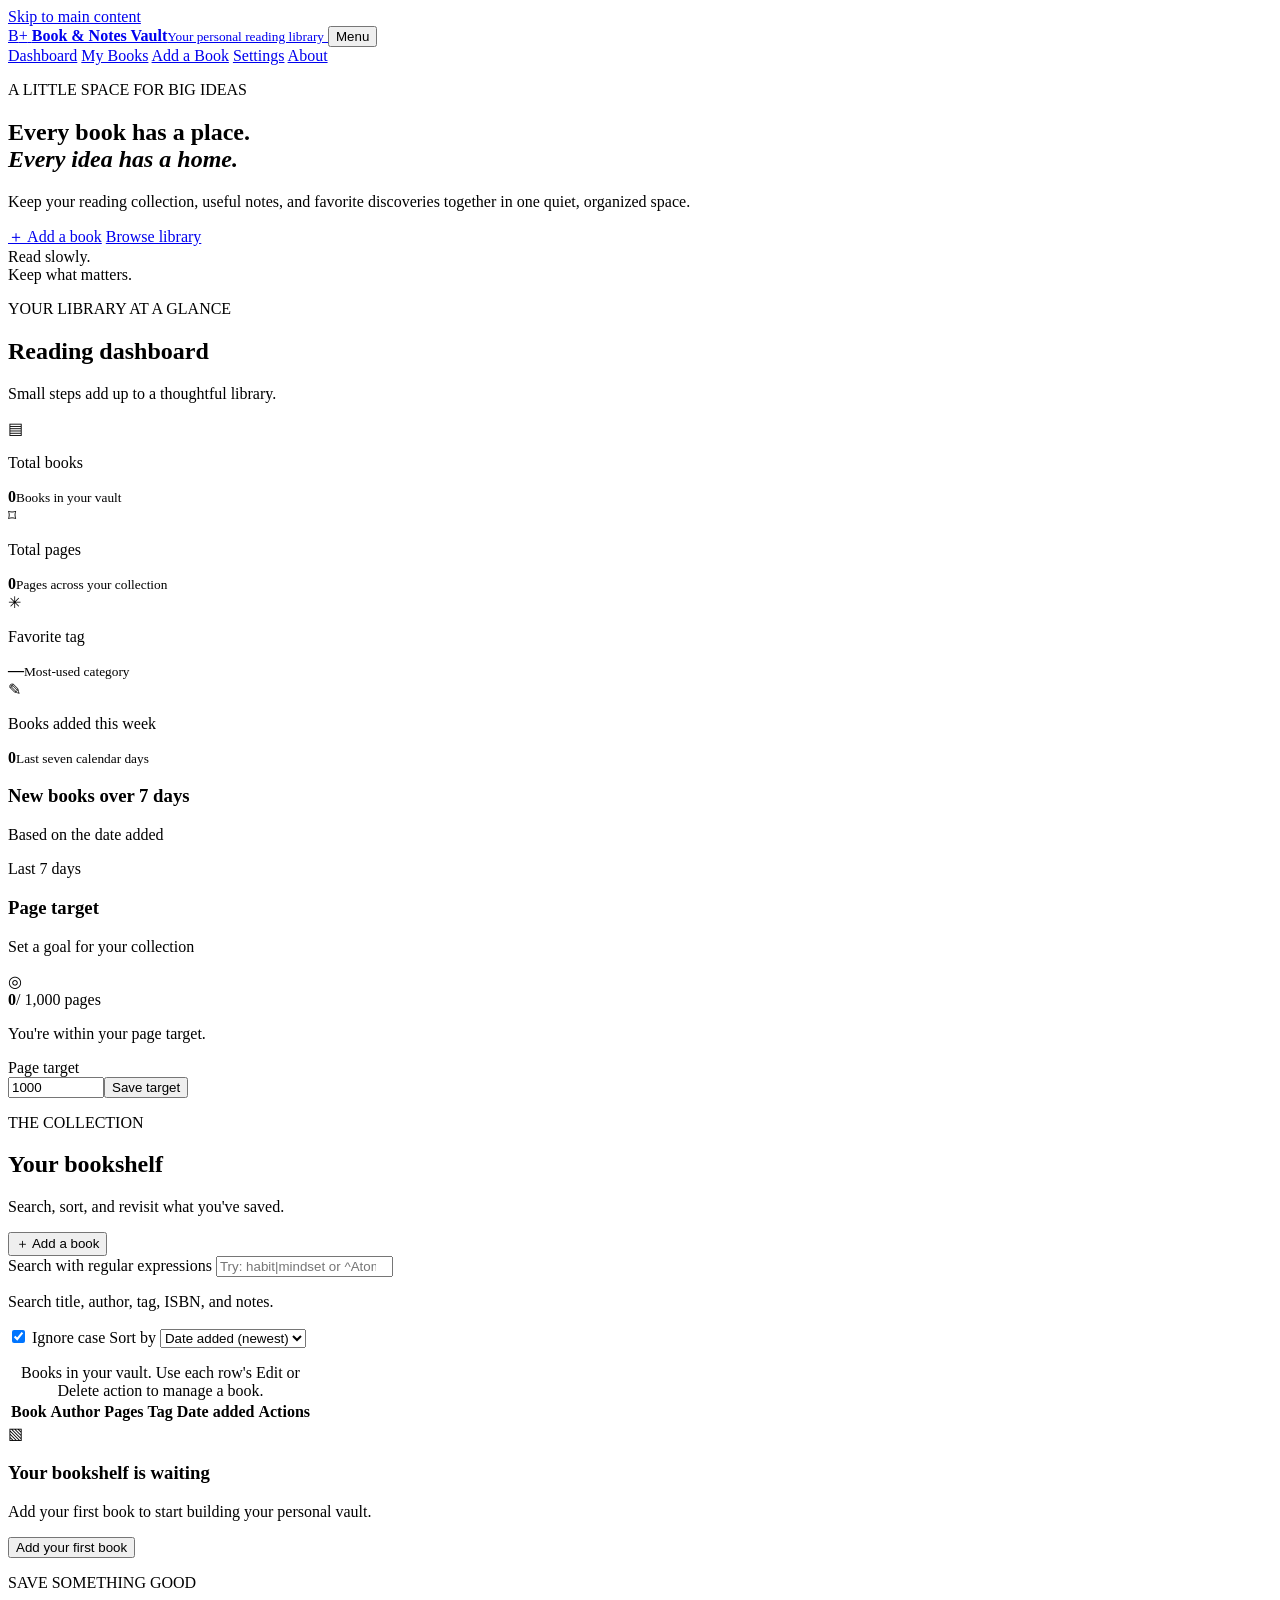
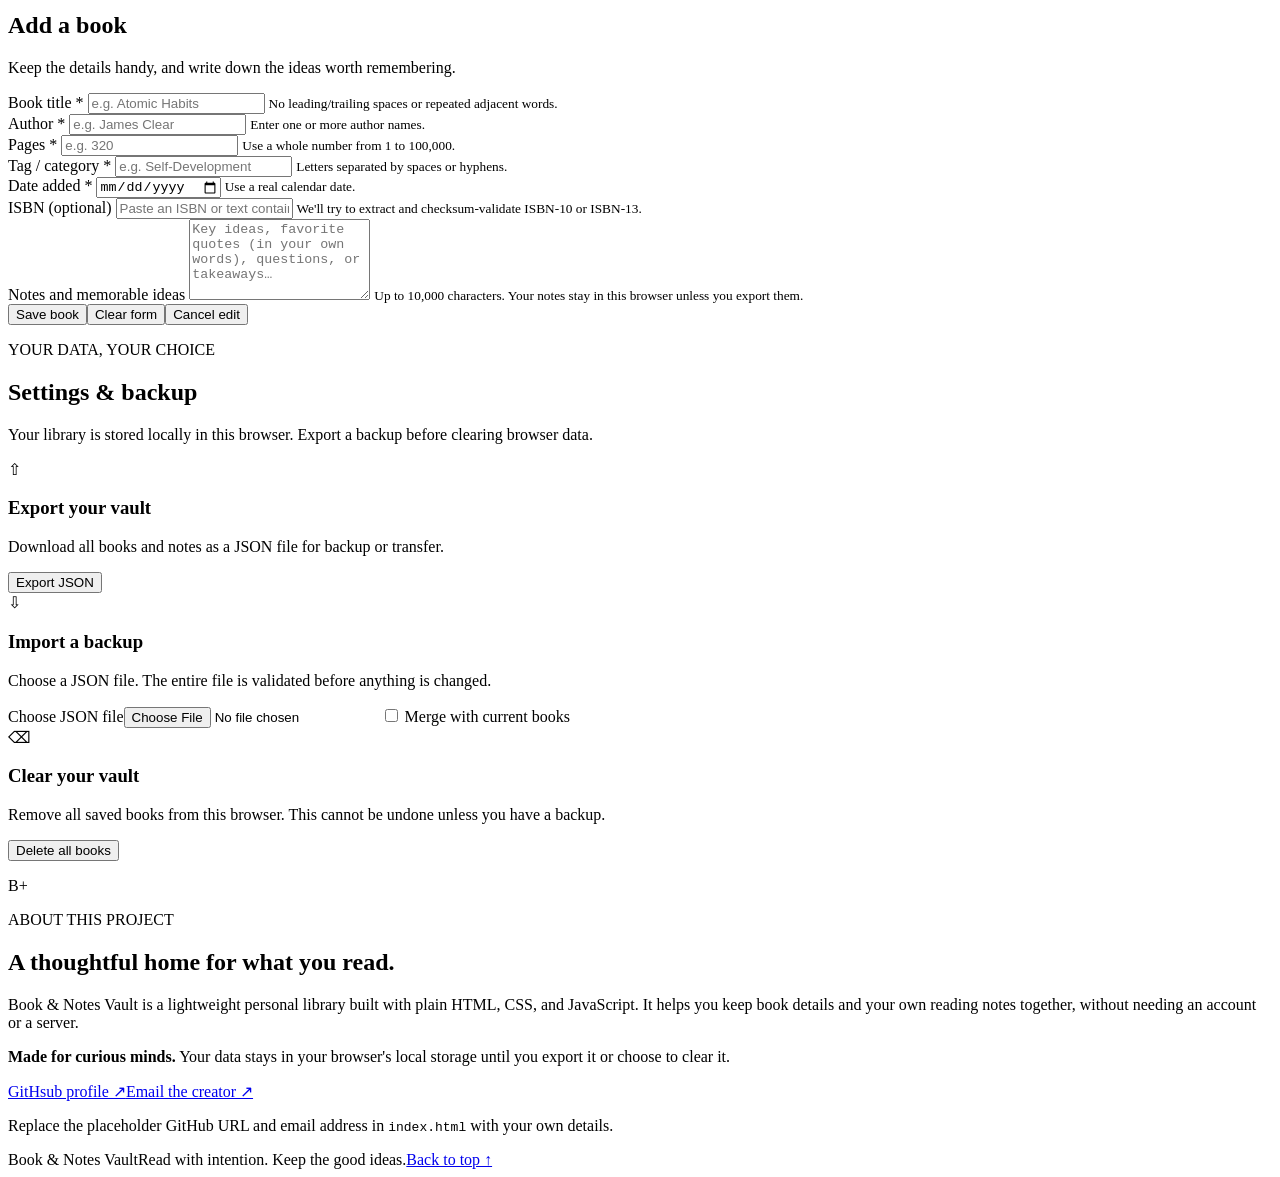
==== index.html @ 2c928318 "now done with html code" ====
<!doctype html>
<html lang="en">
<head>
  <meta charset="utf-8">
  <meta name="viewport" content="width=device-width, initial-scale=1">
  <meta name="description" content="A calm, accessible personal vault for books and reading notes.">
  <title>Book & Notes Vault</title>
  <link rel="stylesheet" href="style.css">
  <script src="script.js" defer></script>
</head>
<body>

  <a class="skip-link" href="#main-content">Skip to main content</a>

  <header class="site-header">

    <a class="brand" href="#dashboard" aria-label="Book and Notes Vault home">
      <span class="brand-mark" aria-hidden="true">B<span>+</span></span>
      <span><strong>Book & Notes Vault</strong><small>Your personal reading library</small></span>
    </a>

    <button class="menu-toggle" id="menu-toggle" type="button" aria-expanded="false" aria-controls="primary-nav">Menu</button>

    <nav class="primary-nav" id="primary-nav" aria-label="Main navigation">
      <a href="#dashboard" data-section="dashboard">Dashboard</a>
      <a href="#library" data-section="library">My Books</a>
      <a href="#book-form-section" data-section="book-form-section">Add a Book</a>
      <a href="#settings" data-section="settings">Settings</a>
      <a href="#about" data-section="about">About</a>
    </nav>

  </header>

  <main id="main-content" tabindex="-1">
    <section class="hero" aria-labelledby="hero-title">

      <div class="hero-copy">
        <p class="eyebrow">A LITTLE SPACE FOR BIG IDEAS</p>
        <h1 id="hero-title">Every book has a place.<br><em>Every idea has a home.</em></h1>
        <p>Keep your reading collection, useful notes, and favorite discoveries together in one quiet, organized space.</p>
        <div class="hero-actions">
          <a class="button button-primary" href="#book-form-section">＋ Add a book</a>
          <a class="button button-secondary" href="#library">Browse library</a>
        </div>
      </div>

      <div class="hero-art" aria-hidden="true">
        <div class="sun-disc"></div>
        <div class="book-stack stack-back"><span></span><span></span><span></span></div>
        <div class="book-stack stack-front"><span></span><span></span><span></span></div>
        <div class="plant"><i></i><i></i><i></i><b></b></div>
        <div class="art-note">Read slowly.<br>Keep what matters.</div>
      </div>

    </section>

    <section id="dashboard" class="section-block" aria-labelledby="dashboard-title">

      <div class="section-heading">
        <div><p class="eyebrow">YOUR LIBRARY AT A GLANCE</p><h2 id="dashboard-title">Reading dashboard</h2></div>
        <p class="muted">Small steps add up to a thoughtful library.</p>
      </div>

      <div class="stats-grid">
        <article class="stat-card"><span class="stat-icon" aria-hidden="true">▤</span><p>Total books</p><strong id="stat-books">0</strong><small>Books in your vault</small></article>
        <article class="stat-card"><span class="stat-icon" aria-hidden="true">⌑</span><p>Total pages</p><strong id="stat-pages">0</strong><small>Pages across your collection</small></article>
        <article class="stat-card"><span class="stat-icon" aria-hidden="true">✳</span><p>Favorite tag</p><strong id="stat-tag" class="stat-text">—</strong><small>Most-used category</small></article>
        <article class="stat-card"><span class="stat-icon" aria-hidden="true">✎</span><p>Books added this week</p><strong id="stat-week">0</strong><small>Last seven calendar days</small></article>
      </div>

      <div class="dashboard-lower">
        <article class="panel trend-panel">
          <div class="panel-heading"><div><h3>New books over 7 days</h3><p class="muted">Based on the date added</p></div><span class="pill">Last 7 days</span></div>
          <div id="weekly-chart" class="weekly-chart" role="img" aria-label="Chart of books added in the last seven days"></div>
        </article>
        <article class="panel target-panel">
          <div class="panel-heading"><div><h3>Page target</h3><p class="muted">Set a goal for your collection</p></div><span aria-hidden="true">◎</span></div>
          <div class="target-number"><strong id="target-current">0</strong><span id="target-total">/ 1,000 pages</span></div>
          <div class="progress-track" role="progressbar" id="target-progress" aria-label="Progress toward page target" aria-valuemin="0" aria-valuemax="1000" aria-valuenow="0"><span id="target-progress-fill"></span></div>
          <p id="target-message" class="status-message" role="status" aria-live="polite">You're within your page target.</p>
          <label for="target-input">Page target</label>
          <div class="inline-control"><input id="target-input" type="number" min="1" max="10000000" step="1" value="1000"><button id="save-target" class="button button-small button-secondary" type="button">Save target</button></div>
        </article>
      </div>

    </section>

    <section id="library" class="section-block" aria-labelledby="library-title">

      <div class="section-heading library-heading">
        <div><p class="eyebrow">THE COLLECTION</p><h2 id="library-title">Your bookshelf</h2><p class="muted">Search, sort, and revisit what you've saved.</p></div>
        <button class="button button-primary" id="add-book-top" type="button">＋ Add a book</button>
      </div>

      <div class="toolbar panel">

        <div class="search-control">

          <label for="search-pattern">Search with regular expressions</label>
          <input id="search-pattern" type="search" placeholder="Try: habit|mindset or ^Atomic" autocomplete="off">
          <p class="hint">Search title, author, tag, ISBN, and notes.</p>
        </div>
        <div class="toolbar-options">
          <label class="check-label"><input id="case-insensitive" type="checkbox" checked> Ignore case</label>
          <label for="sort-by">Sort by
            <select id="sort-by">
              <option value="date-desc">Date added (newest)</option>
              <option value="date-asc">Date added (oldest)</option>
              <option value="title-asc">Title (A–Z)</option>
              <option value="title-desc">Title (Z–A)</option>
              <option value="author-asc">Author (A–Z)</option>
              <option value="author-desc">Author (Z–A)</option>
              <option value="pages-asc">Pages (low to high)</option>
              <option value="pages-desc">Pages (high to low)</option>
            </select>

          </label>

        </div>
        <p id="search-feedback" class="search-feedback" role="status" aria-live="polite"></p>
      </div>

      <div id="library-table-wrap" class="table-wrap">
        <table>
          <caption class="sr-only">Books in your vault. Use each row's Edit or Delete action to manage a book.</caption>
          <thead><tr><th scope="col">Book</th><th scope="col">Author</th><th scope="col">Pages</th><th scope="col">Tag</th><th scope="col">Date added</th><th scope="col"><span class="sr-only">Actions</span></th></tr></thead>
          <tbody id="books-table-body"></tbody>
        </table>
      </div>

      <div id="books-cards" class="books-cards" aria-label="Books in your vault"></div>
      <div id="empty-state" class="empty-state">
        <span aria-hidden="true">▧</span><h3>Your bookshelf is waiting</h3>
        <p>Add your first book to start building your personal vault.</p>
        <button class="button button-primary" id="empty-add-book" type="button">Add your first book</button>
      </div>
      <p id="library-count" class="muted library-count"></p>

    </section>

    <section id="book-form-section" class="section-block form-section" aria-labelledby="form-title">
      <div class="section-heading"><div><p class="eyebrow">SAVE SOMETHING GOOD</p><h2 id="form-title">Add a book</h2><p class="muted">Keep the details handy, and write down the ideas worth remembering.</p></div></div>

      <form id="book-form" class="panel book-form" novalidate>
        
        <input type="hidden" id="editing-id">
        <div class="form-grid">

          <div class="field field-wide">

            <label for="title">Book title <span class="required">*</span></label>
            <input id="title" name="title" required maxlength="180" placeholder="e.g. Atomic Habits" aria-describedby="title-help title-error">
            <small id="title-help" class="hint">No leading/trailing spaces or repeated adjacent words.</small><small id="title-error" class="field-error"></small>

          </div>

          <div class="field">

            <label for="author">Author <span class="required">*</span></label>
            <input id="author" name="author" required maxlength="120" placeholder="e.g. James Clear" aria-describedby="author-help author-error">
            <small id="author-help" class="hint">Enter one or more author names.</small><small id="author-error" class="field-error"></small>

          </div>

          <div class="field">

            <label for="pages">Pages <span class="required">*</span></label>
            <input id="pages" name="pages" inputmode="numeric" required placeholder="e.g. 320" aria-describedby="pages-help pages-error">
            <small id="pages-help" class="hint">Use a whole number from 1 to 100,000.</small><small id="pages-error" class="field-error"></small>

          </div>

          <div class="field">

            <label for="tag">Tag / category <span class="required">*</span></label>
            <input id="tag" name="tag" required maxlength="50" placeholder="e.g. Self-Development" aria-describedby="tag-help tag-error">
            <small id="tag-help" class="hint">Letters separated by spaces or hyphens.</small><small id="tag-error" class="field-error"></small>

          </div>

          <div class="field">
            <label for="date-added">Date added <span class="required">*</span></label>
            <input id="date-added" name="dateAdded" type="date" required aria-describedby="date-help date-error">
            <small id="date-help" class="hint">Use a real calendar date.</small><small id="date-error" class="field-error"></small>
          </div>

          <div class="field field-wide">
            <label for="isbn">ISBN (optional)</label>
            <input id="isbn" name="isbn" maxlength="80" placeholder="Paste an ISBN or text containing an ISBN" aria-describedby="isbn-help isbn-error">
            <small id="isbn-help" class="hint">We'll try to extract and checksum-validate ISBN-10 or ISBN-13.</small><small id="isbn-error" class="field-error"></small>
          </div>

          <div class="field field-wide">
            <label for="notes">Notes and memorable ideas</label>
            <textarea id="notes" name="notes" rows="5" maxlength="10000" placeholder="Key ideas, favorite quotes (in your own words), questions, or takeaways…" aria-describedby="notes-help notes-error"></textarea>
            <small id="notes-help" class="hint">Up to 10,000 characters. Your notes stay in this browser unless you export them.</small><small id="notes-error" class="field-error"></small>
          </div>

        </div>

        <div id="form-notice" class="form-notice" role="status" aria-live="polite"></div>
        <div class="form-actions"><button class="button button-primary" id="save-book" type="submit">Save book</button><button class="button button-secondary" id="reset-form" type="button">Clear form</button><button class="text-button hidden" id="cancel-edit" type="button">Cancel edit</button></div>

      </form>
    </section>

    <section id="settings" class="section-block" aria-labelledby="settings-title">
      <div class="section-heading"><div><p class="eyebrow">YOUR DATA, YOUR CHOICE</p><h2 id="settings-title">Settings & backup</h2><p class="muted">Your library is stored locally in this browser. Export a backup before clearing browser data.</p></div></div>

      <div class="settings-grid">

        <article class="panel setting-card">
          <span class="setting-icon" aria-hidden="true">⇧</span><h3>Export your vault</h3><p>Download all books and notes as a JSON file for backup or transfer.</p>
          <button class="button button-primary" id="export-json" type="button">Export JSON</button>
        </article>

        <article class="panel setting-card">
          <span class="setting-icon" aria-hidden="true">⇩</span><h3>Import a backup</h3><p>Choose a JSON file. The entire file is validated before anything is changed.</p>
          <label class="button button-secondary file-button" for="import-file">Choose JSON file</label><input id="import-file" type="file" accept=".json,application/json" class="sr-only">
          <label class="check-label merge-option"><input id="merge-import" type="checkbox"> Merge with current books</label>
        </article>

        <article class="panel setting-card danger-card">
          <span class="setting-icon" aria-hidden="true">⌫</span><h3>Clear your vault</h3><p>Remove all saved books from this browser. This cannot be undone unless you have a backup.</p>
          <button class="button button-danger" id="clear-vault" type="button">Delete all books</button>
        </article>

      </div>

      <p id="settings-feedback" class="settings-feedback" role="status" aria-live="polite"></p>

    </section>

    <section id="about" class="section-block about-section" aria-labelledby="about-title">

      <div class="about-card">

        <div class="about-emblem" aria-hidden="true">B<span>+</span></div>
        <div><p class="eyebrow">ABOUT THIS PROJECT</p><h2 id="about-title">A thoughtful home for what you read.</h2>
          <p>Book & Notes Vault is a lightweight personal library built with plain HTML, CSS, and JavaScript. It helps you keep book details and your own reading notes together, without needing an account or a server.</p>
          <p><strong>Made for curious minds.</strong> Your data stays in your browser's local storage until you export it or choose to clear it.</p>
          <div class="contact-links"><a href="https://github.com/your-username" target="_blank" rel="noopener noreferrer">GitHsub profile ↗</a><a href="mailto:your.email@example.com">Email the creator ↗</a></div>
          <p class="hint">Replace the placeholder GitHub URL and email address in <code>index.html</code> with your own details.</p>
        </div>

      </div>
    </section>

  </main>

  <footer class="site-footer"><span>Book & Notes Vault</span><span>Read with intention. Keep the good ideas.</span><a href="#main-content">Back to top ↑</a></footer>

  <div id="global-status" class="sr-only" role="status" aria-live="polite" aria-atomic="true"></div>

  <dialog id="delete-dialog" aria-labelledby="delete-dialog-title" aria-describedby="delete-dialog-description">

    <form method="dialog" class="dialog-content"><h2 id="delete-dialog-title">Delete this book?</h2><p id="delete-dialog-description">This will permanently remove the book and its notes from this browser.</p><div class="form-actions"><button value="cancel" class="button button-secondary">Keep book</button><button value="confirm" class="button button-danger" id="confirm-delete">Delete book</button></div></form>

  </dialog>

</body>

</html>
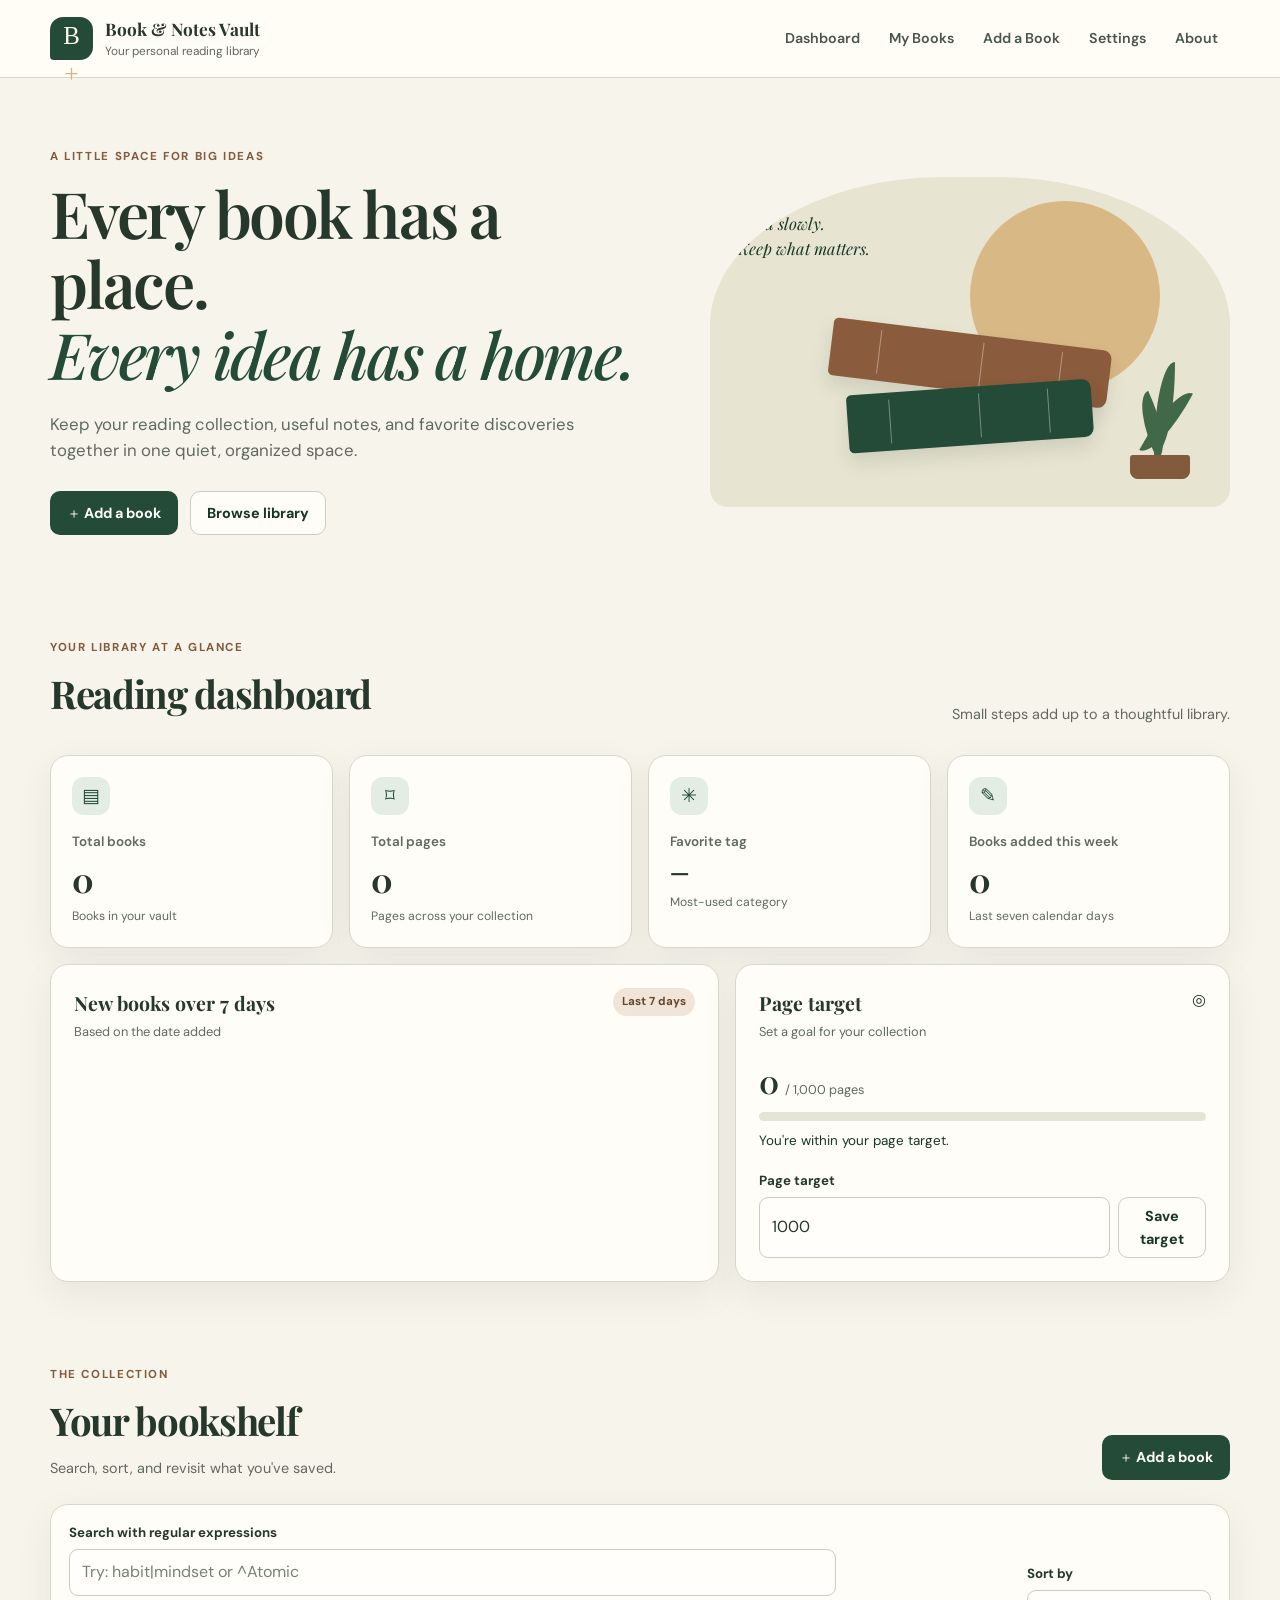
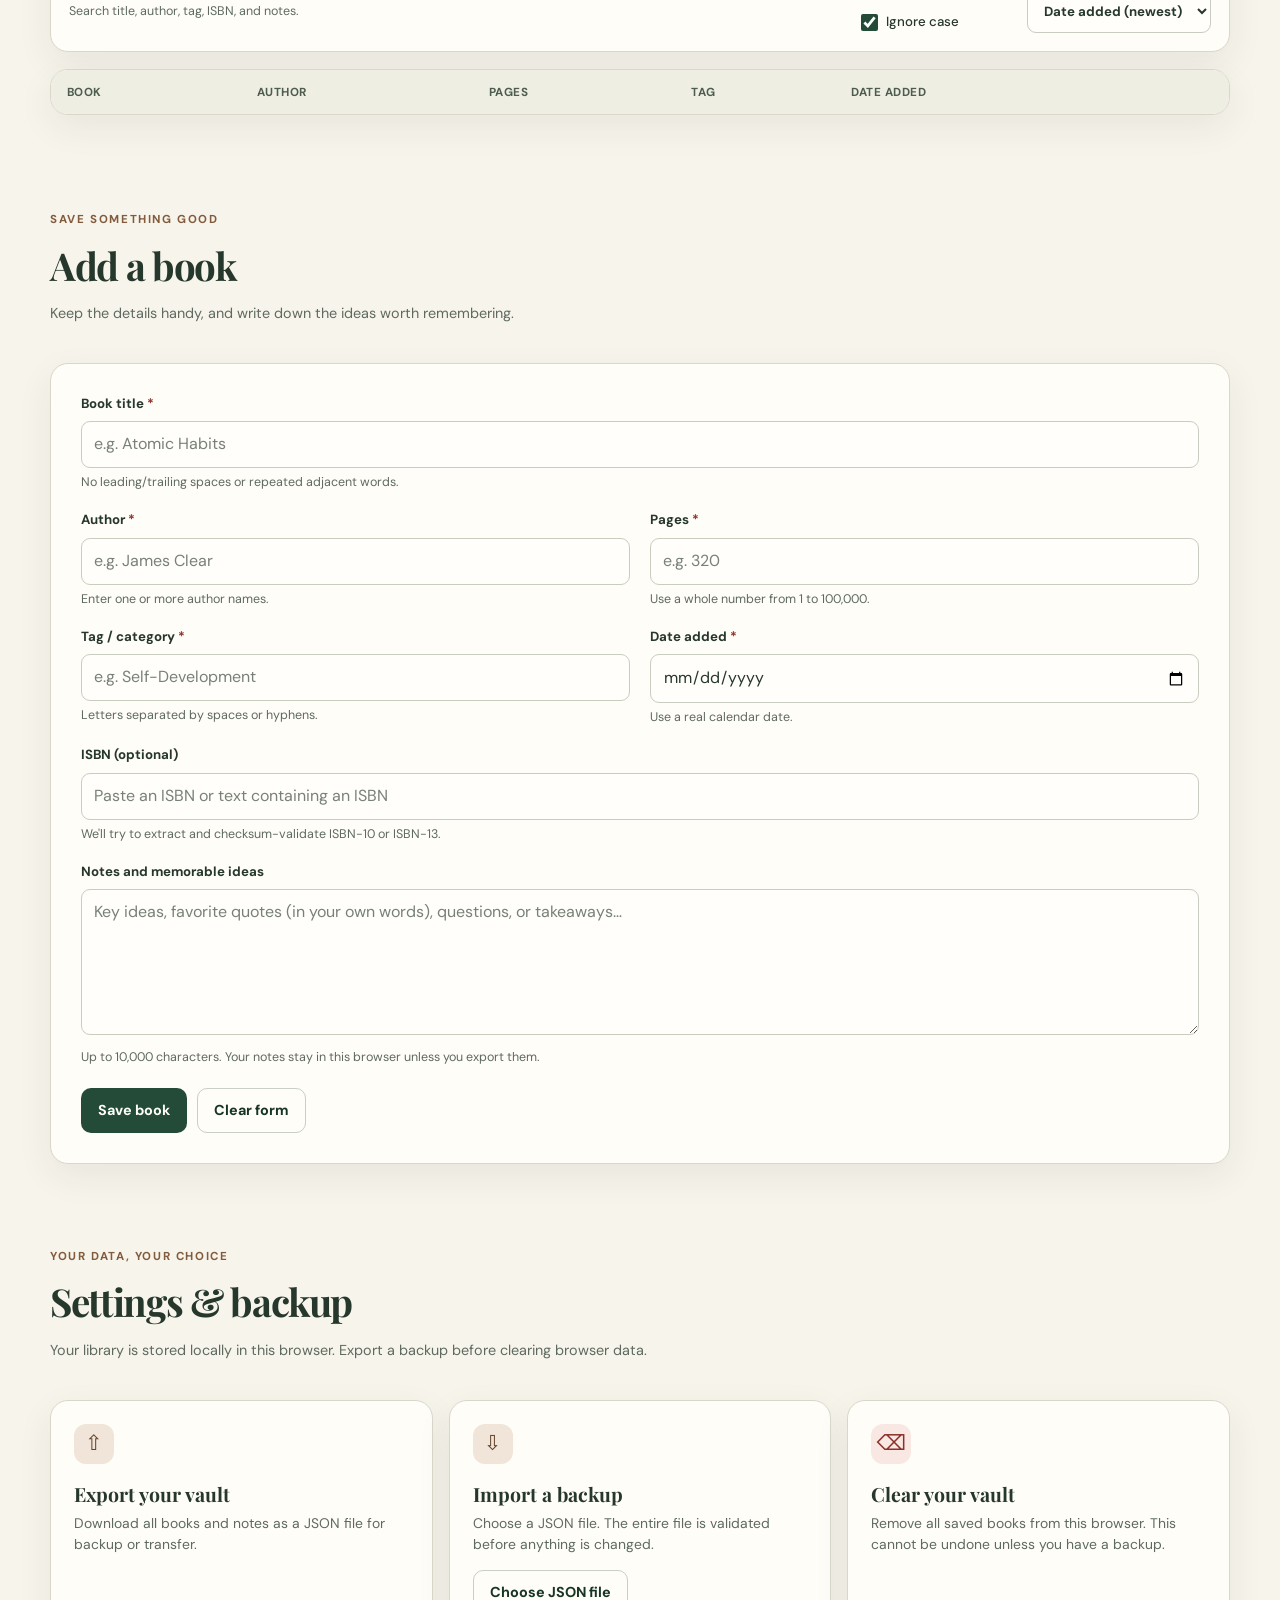
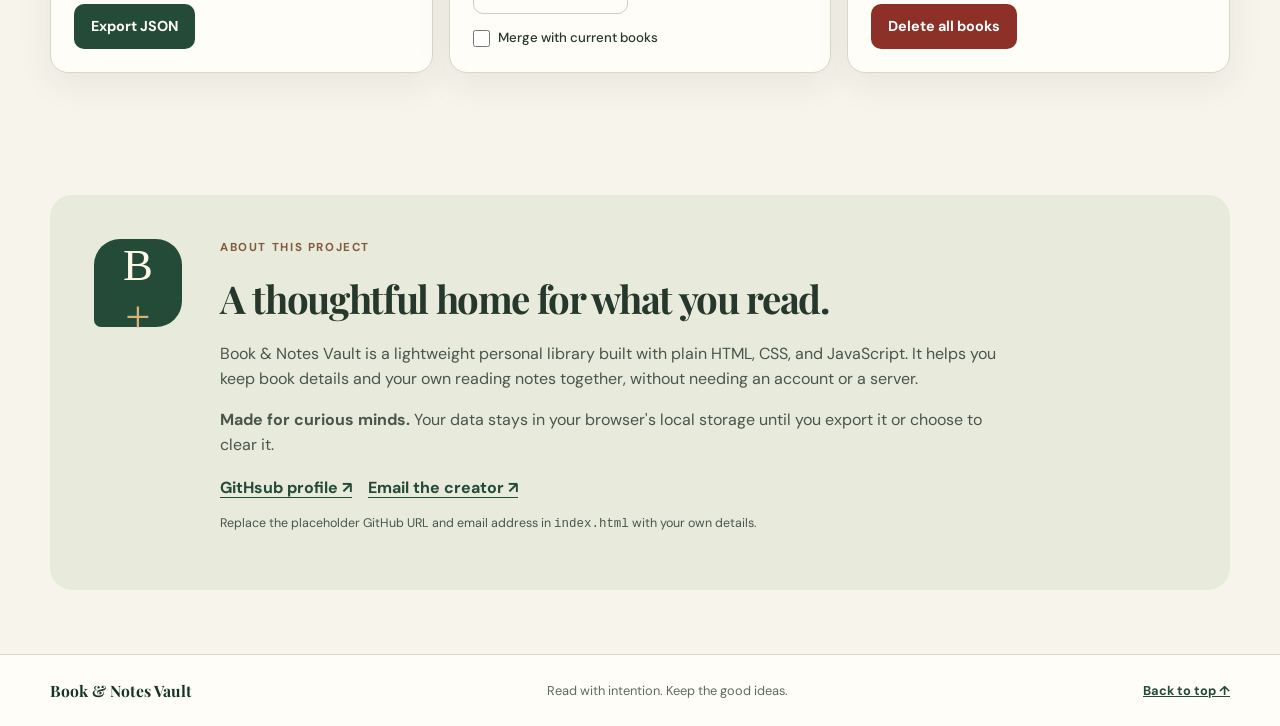
==== commit d0299d80: "report json added" ====
--- a/index.html
+++ b/index.html
@@ -261,3 +261,4 @@
 </body>
 
 </html>
+
--- a/style.css
+++ b/style.css
@@ -0,0 +1,1740 @@
+@import url('https://fonts.googleapis.com/css2?family=DM+Sans:wght@400;500;600;700&family=Playfair+Display:ital,wght@0,500;0,600;0,700;1,500;1,600&display=swap');
+
+:root
+{
+  color-scheme: light;
+  --cream: #f7f4eb;
+  --paper: #fffdf7;
+  --paper-deep: #eee8d9;
+  --ink: #26372c;
+  --green: #244a38;
+  --green-dark: #173527;
+  --green-soft: #e4ede3;
+  --brown: #825a3c;
+  --brown-soft: #f0e5d8;
+  --muted: #5e6a60;
+  --line: #d9d7c9;
+  --danger: #8c3028;
+  --danger-soft: #f9e7e3;
+  --shadow: 0 12px 36px rgba(39, 53, 41, .07);
+  --radius: 18px;
+  font-family: "DM Sans", system-ui, -apple-system, BlinkMacSystemFont, "Segoe UI", sans-serif;
+  color: var(--ink);
+  background: var(--cream);
+  font-synthesis: none;
+}
+
+*
+{
+  box-sizing: border-box;
+}
+
+html
+{
+  scroll-behavior: smooth;
+  scroll-padding-top: 88px;
+}
+
+body
+{
+  margin: 0;
+  min-width: 320px;
+  background: var(--cream);
+  line-height: 1.55;
+}
+
+a
+{
+  color: var(--green);
+}
+
+button,
+input,
+textarea,
+select
+{
+  font: inherit;
+}
+
+button,
+.button,
+select
+{
+  cursor: pointer;
+}
+
+button:focus-visible,
+a:focus-visible,
+input:focus-visible,
+textarea:focus-visible,
+select:focus-visible,
+[tabindex="-1"]:focus-visible
+{
+  outline: 3px solid #a66b35;
+  outline-offset: 3px;
+}
+
+.skip-link
+{
+  position: fixed;
+  z-index: 1000;
+  left: 12px;
+  top: 12px;
+  padding: 10px 14px;
+  background: var(--green-dark);
+  color: white;
+  border-radius: 8px;
+  transform: translateY(-160%);
+}
+
+.skip-link:focus
+{
+  transform: translateY(0);
+}
+
+.site-header
+{
+  min-height: 78px;
+  padding: 14px max(24px, calc((100% - 1180px) / 2));
+  display: flex;
+  align-items: center;
+  justify-content: space-between;
+  gap: 24px;
+  background: rgba(255,253,247,.95);
+  border-bottom: 1px solid var(--line);
+  position: sticky;
+  top: 0;
+  z-index: 50;
+  backdrop-filter: blur(14px);
+}
+
+.brand
+{
+  display: flex;
+  align-items: center;
+  gap: 12px;
+  text-decoration: none;
+  color: var(--ink);
+}
+
+.brand > span:last-child
+{
+  display: grid;
+  line-height: 1.25;
+}
+
+.brand strong
+{
+  font-family: "Playfair Display", Georgia, serif;
+  font-size: 1.08rem;
+}
+
+.brand small
+{
+  margin-top: 4px;
+  font-size: .74rem;
+  color: var(--muted);
+}
+
+.brand-mark
+{
+  width: 43px;
+  height: 43px;
+  display: grid;
+  place-items: center;
+  border-radius: 13px 13px 13px 4px;
+  background: var(--green);
+  color: #fff8e9;
+  font-family: Georgia, serif;
+  font-size: 1.55rem;
+}
+
+.brand-mark span,
+.about-emblem span
+{
+  color: #d6b27c;
+}
+
+.primary-nav
+{
+  display: flex;
+  align-items: center;
+  gap: 5px;
+}
+
+.primary-nav a
+{
+  padding: 9px 12px;
+  border-radius: 9px;
+  text-decoration: none;
+  color: #48554b;
+  font-size: .89rem;
+  font-weight: 600;
+}
+
+.primary-nav a:hover,
+.primary-nav a[aria-current="location"]
+{
+  background: var(--green-soft);
+  color: var(--green-dark);
+}
+
+.menu-toggle
+{
+  display: none;
+  border: 1px solid var(--line);
+  border-radius: 9px;
+  padding: 8px 12px;
+  background: var(--paper);
+  color: var(--ink);
+}
+
+main
+{
+  width: min(1180px, calc(100% - 48px));
+  margin: 0 auto;
+}
+
+.hero
+{
+  display: grid;
+  grid-template-columns: 1.08fr .92fr;
+  align-items: center;
+  gap: 50px;
+  padding: 70px 0 62px;
+}
+
+.eyebrow
+{
+  margin: 0 0 12px;
+  color: var(--brown);
+  font-size: .72rem;
+  font-weight: 700;
+  letter-spacing: .14em;
+}
+
+h1,
+h2,
+h3,
+p
+{
+  margin-top: 0;
+}
+
+h1,
+h2,
+h3
+{
+  color: var(--ink);
+}
+
+h1,
+h2
+{
+  font-family: "Playfair Display", Georgia, serif;
+  letter-spacing: -.035em;
+}
+
+h1
+{
+  font-size: clamp(2.6rem, 5vw, 4.5rem);
+  line-height: 1.1;
+  margin-bottom: 22px;
+  font-weight: 600;
+}
+
+h1 em
+{
+  color: var(--green);
+  font-weight: 500;
+}
+
+.hero-copy > p:not(.eyebrow)
+{
+  max-width: 550px;
+  color: var(--muted);
+  font-size: 1.05rem;
+}
+
+.hero-actions
+{
+  display: flex;
+  flex-wrap: wrap;
+  gap: 12px;
+  margin-top: 28px;
+}
+
+.button
+{
+  display: inline-flex;
+  align-items: center;
+  justify-content: center;
+  gap: 7px;
+  min-height: 43px;
+  padding: 10px 16px;
+  border: 1px solid transparent;
+  border-radius: 10px;
+  font-size: .9rem;
+  font-weight: 700;
+  text-decoration: none;
+  transition: transform .15s ease, background .15s ease;
+}
+
+.button:hover
+{
+  transform: translateY(-1px);
+}
+
+.button-primary
+{
+  color: #fffdf7;
+  background: var(--green);
+}
+
+.button-primary:hover
+{
+  background: var(--green-dark);
+}
+
+.button-secondary
+{
+  color: var(--green-dark);
+  background: var(--paper);
+  border-color: #c8cfc4;
+}
+
+.button-secondary:hover
+{
+  background: var(--green-soft);
+}
+
+.button-danger
+{
+  color: white;
+  background: var(--danger);
+}
+
+.button-danger:hover
+{
+  background: #6f211c;
+}
+
+.button-small
+{
+  min-height: 38px;
+  padding: 7px 12px;
+}
+
+.hero-art
+{
+  height: 330px;
+  position: relative;
+  overflow: hidden;
+  border-radius: 45% 45% 18px 18px;
+  background: #e7e5d1;
+}
+
+.sun-disc
+{
+  position: absolute;
+  width: 190px;
+  height: 190px;
+  border-radius: 50%;
+  background: #d6b27c;
+  top: 24px;
+  right: 70px;
+  opacity: .88;
+}
+
+.book-stack
+{
+  position: absolute;
+  width: 235px;
+  height: 58px;
+  left: 50%;
+  transform: translateX(-50%) rotate(-7deg);
+  border-radius: 5px 9px 9px 5px;
+  box-shadow: 0 10px 18px #26372c20;
+}
+
+.book-stack span
+{
+  position: absolute;
+  top: 7px;
+  bottom: 7px;
+  border-right: 1px solid #ffffff60;
+}
+
+.book-stack span:nth-child(1)
+{
+  left: 17%;
+}
+
+.book-stack span:nth-child(2)
+{
+  left: 54%;
+}
+
+.book-stack span:nth-child(3)
+{
+  left: 82%;
+}
+
+.stack-back
+{
+  top: 157px;
+  width: 280px;
+  background: #8a5b3c;
+  transform: translateX(-50%) rotate(7deg);
+}
+
+.stack-front
+{
+  top: 210px;
+  width: 245px;
+  background: #244a38;
+  transform: translateX(-50%) rotate(-4deg);
+}
+
+.plant
+{
+  position: absolute;
+  right: 40px;
+  bottom: 28px;
+  height: 118px;
+  width: 60px;
+  border-bottom: 12px solid #825a3c;
+  border-radius: 0 0 8px 8px;
+}
+
+.plant b
+{
+  position: absolute;
+  bottom: -12px;
+  left: 0;
+  width: 60px;
+  height: 24px;
+  background: #825a3c;
+  border-radius: 3px 3px 9px 9px;
+}
+
+.plant i
+{
+  position: absolute;
+  bottom: 12px;
+  left: 26px;
+  width: 21px;
+  height: 66px;
+  background: #42684a;
+  border-radius: 100% 0 100% 0;
+  transform: rotate(-25deg);
+  transform-origin: bottom;
+}
+
+.plant i:nth-child(2)
+{
+  transform: rotate(28deg);
+  left: 8px;
+  height: 75px;
+}
+
+.plant i:nth-child(3)
+{
+  transform: rotate(0deg);
+  left: 24px;
+  height: 93px;
+}
+
+.art-note
+{
+  position: absolute;
+  top: 34px;
+  left: 28px;
+  color: var(--green-dark);
+  font-family: "Playfair Display", Georgia, serif;
+  font-style: italic;
+  font-size: 1.02rem;
+}
+
+.section-block
+{
+  padding: 42px 0;
+}
+
+.section-heading
+{
+  display: flex;
+  align-items: end;
+  justify-content: space-between;
+  gap: 24px;
+  margin-bottom: 24px;
+}
+
+.section-heading h2
+{
+  margin: 0 0 7px;
+  font-size: clamp(1.9rem, 3vw, 2.55rem);
+}
+
+.section-heading .eyebrow
+{
+  margin-bottom: 7px;
+}
+
+.section-heading > .muted
+{
+  margin-bottom: 5px;
+  max-width: 320px;
+  text-align: right;
+}
+
+.muted,
+.hint
+{
+  color: var(--muted);
+}
+
+.muted
+{
+  font-size: .9rem;
+}
+
+.hint
+{
+  display: block;
+  font-size: .78rem;
+  line-height: 1.45;
+}
+
+.stats-grid
+{
+  display: grid;
+  grid-template-columns: repeat(4, 1fr);
+  gap: 16px;
+}
+
+.stat-card,
+.panel
+{
+  background: var(--paper);
+  border: 1px solid var(--line);
+  border-radius: var(--radius);
+  box-shadow: var(--shadow);
+}
+
+.stat-card
+{
+  padding: 21px;
+  min-width: 0;
+}
+
+.stat-icon
+{
+  width: 38px;
+  height: 38px;
+  display: grid;
+  place-items: center;
+  margin-bottom: 17px;
+  border-radius: 12px;
+  background: var(--green-soft);
+  color: var(--green);
+  font-size: 1.2rem;
+}
+
+.stat-card p
+{
+  margin: 0 0 6px;
+  color: var(--muted);
+  font-size: .84rem;
+  font-weight: 600;
+}
+
+.stat-card strong
+{
+  display: block;
+  font-family: "Playfair Display", Georgia, serif;
+  font-size: 2.1rem;
+  line-height: 1.2;
+  overflow-wrap: anywhere;
+}
+
+.stat-card .stat-text
+{
+  font-size: 1.35rem;
+}
+
+.stat-card small
+{
+  display: block;
+  margin-top: 8px;
+  color: var(--muted);
+  font-size: .76rem;
+}
+
+.dashboard-lower
+{
+  display: grid;
+  grid-template-columns: 1.35fr 1fr;
+  gap: 16px;
+  margin-top: 16px;
+}
+
+.panel
+{
+  padding: 23px;
+}
+
+.panel-heading
+{
+  display: flex;
+  justify-content: space-between;
+  align-items: flex-start;
+  gap: 12px;
+}
+
+.panel h3,
+.setting-card h3
+{
+  margin-bottom: 4px;
+  font-family: "Playfair Display", Georgia, serif;
+  font-size: 1.22rem;
+}
+
+.panel-heading .muted
+{
+  margin-bottom: 0;
+  font-size: .8rem;
+}
+
+.pill
+{
+  padding: 5px 9px;
+  border-radius: 99px;
+  background: var(--brown-soft);
+  color: #65452f;
+  font-size: .72rem;
+  font-weight: 700;
+  white-space: nowrap;
+}
+
+.weekly-chart
+{
+  height: 155px;
+  display: grid;
+  grid-template-columns: repeat(7, minmax(0, 1fr));
+  gap: 12px;
+  align-items: end;
+  margin-top: 24px;
+  padding: 0 3px;
+}
+
+.chart-column
+{
+  min-width: 0;
+  height: 100%;
+  display: flex;
+  flex-direction: column;
+  align-items: center;
+  justify-content: end;
+  gap: 7px;
+}
+
+.chart-bar-wrap
+{
+  flex: 1;
+  width: 100%;
+  display: flex;
+  align-items: end;
+  justify-content: center;
+  max-height: 112px;
+}
+
+.chart-bar
+{
+  width: min(28px, 70%);
+  min-height: 3px;
+  border-radius: 6px 6px 2px 2px;
+  background: #6f8d6e;
+  position: relative;
+}
+
+.chart-bar.today
+{
+  background: var(--brown);
+}
+
+.chart-value
+{
+  position: absolute;
+  top: -22px;
+  left: 50%;
+  transform: translateX(-50%);
+  font-size: .7rem;
+  color: var(--muted);
+}
+
+.chart-day
+{
+  font-size: .7rem;
+  color: var(--muted);
+}
+
+.target-number
+{
+  display: flex;
+  align-items: baseline;
+  gap: 6px;
+  margin: 17px 0 10px;
+}
+
+.target-number strong
+{
+  font: 600 2rem "Playfair Display", Georgia, serif;
+}
+
+.target-number span
+{
+  color: var(--muted);
+  font-size: .8rem;
+}
+
+.progress-track
+{
+  height: 9px;
+  overflow: hidden;
+  background: #e4e4d8;
+  border-radius: 99px;
+}
+
+.progress-track span
+{
+  display: block;
+  height: 100%;
+  width: 0;
+  background: var(--green);
+  border-radius: inherit;
+  transition: width .2s ease;
+}
+
+.status-message
+{
+  min-height: 25px;
+  margin: 10px 0 15px;
+  color: var(--green-dark);
+  font-size: .84rem;
+}
+
+.status-message.over
+{
+  color: var(--danger);
+  font-weight: 700;
+}
+
+.target-panel label,
+.field label,
+.search-control label,
+.toolbar-options label
+{
+  display: block;
+  margin-bottom: 6px;
+  font-size: .83rem;
+  font-weight: 700;
+}
+
+.inline-control
+{
+  display: flex;
+  gap: 8px;
+}
+
+input,
+textarea,
+select
+{
+  width: 100%;
+  min-height: 43px;
+  padding: 10px 12px;
+  border: 1px solid #c9cdbf;
+  border-radius: 9px;
+  background: #fffefa;
+  color: var(--ink);
+}
+
+textarea
+{
+  resize: vertical;
+  min-height: 115px;
+}
+
+input::placeholder,
+textarea::placeholder
+{
+  color: #788177;
+}
+
+input[aria-invalid="true"],
+textarea[aria-invalid="true"]
+{
+  border-color: var(--danger);
+  background: #fff9f8;
+}
+
+.library-heading
+{
+  align-items: end;
+}
+
+.library-heading .muted
+{
+  margin-bottom: 0;
+}
+
+.toolbar
+{
+  display: grid;
+  grid-template-columns: minmax(220px, 1fr) auto;
+  gap: 15px 25px;
+  align-items: end;
+  margin-bottom: 17px;
+  padding: 18px;
+}
+
+.search-control
+{
+  min-width: 0;
+}
+
+.search-control .hint
+{
+  margin-top: 6px;
+}
+
+.toolbar-options
+{
+  display: flex;
+  align-items: end;
+  gap: 16px;
+}
+
+.toolbar-options label
+{
+  margin: 0;
+  min-width: 150px;
+}
+
+.toolbar-options select
+{
+  display: block;
+  margin-top: 5px;
+  min-width: 175px;
+}
+
+.check-label
+{
+  display: flex !important;
+  align-items: center;
+  gap: 8px;
+  margin: 0;
+  color: var(--ink);
+  font-size: .83rem;
+  font-weight: 500 !important;
+  white-space: nowrap;
+}
+
+.check-label input
+{
+  width: 17px;
+  min-height: 17px;
+  height: 17px;
+  margin: 0;
+  accent-color: var(--green);
+}
+
+.search-feedback
+{
+  grid-column: 1 / -1;
+  min-height: 0;
+  margin: 0;
+  color: var(--muted);
+  font-size: .82rem;
+}
+
+.search-feedback:empty
+{
+  display: none;
+}
+
+.search-feedback.error
+{
+  color: var(--danger);
+  font-weight: 700;
+}
+
+.table-wrap
+{
+  overflow-x: auto;
+  border: 1px solid var(--line);
+  border-radius: var(--radius);
+  background: var(--paper);
+  box-shadow: var(--shadow);
+}
+
+table
+{
+  width: 100%;
+  border-collapse: collapse;
+  text-align: left;
+}
+
+th
+{
+  padding: 13px 16px;
+  background: #eeeee3;
+  color: #4d5c4f;
+  font-size: .73rem;
+  letter-spacing: .04em;
+  text-transform: uppercase;
+  white-space: nowrap;
+}
+
+td
+{
+  padding: 15px 16px;
+  border-top: 1px solid #e7e5d9;
+  font-size: .86rem;
+  vertical-align: middle;
+}
+
+tbody tr:hover
+{
+  background: #faf8ef;
+}
+
+.book-title-cell
+{
+  min-width: 190px;
+  max-width: 270px;
+}
+
+.book-title-cell strong
+{
+  display: block;
+  font-size: .91rem;
+  overflow-wrap: anywhere;
+}
+
+.book-title-cell small
+{
+  display: block;
+  margin-top: 4px;
+  color: var(--muted);
+  font-size: .75rem;
+}
+
+.tag-chip
+{
+  display: inline-block;
+  padding: 4px 9px;
+  border-radius: 99px;
+  background: var(--green-soft);
+  color: var(--green-dark);
+  font-size: .75rem;
+  font-weight: 700;
+  white-space: nowrap;
+}
+
+.row-actions
+{
+  display: flex;
+  justify-content: end;
+  gap: 6px;
+  white-space: nowrap;
+}
+
+.action-button
+{
+  padding: 6px 9px;
+  border: 1px solid var(--line);
+  border-radius: 7px;
+  background: var(--paper);
+  color: var(--green-dark);
+  font-size: .78rem;
+  font-weight: 700;
+}
+
+.action-button:hover
+{
+  background: var(--green-soft);
+}
+
+.action-button.delete
+{
+  color: var(--danger);
+}
+
+mark
+{
+  color: #2a281d;
+  background: #f3d47b;
+  border-radius: 2px;
+  padding: 0 1px;
+}
+
+.books-cards
+{
+  display: none;
+  gap: 12px;
+}
+
+.book-card
+{
+  padding: 17px;
+  border: 1px solid var(--line);
+  border-radius: 14px;
+  background: var(--paper);
+  box-shadow: var(--shadow);
+}
+
+.book-card h3
+{
+  margin: 0 0 4px;
+  font-family: "Playfair Display", Georgia, serif;
+  font-size: 1.15rem;
+  overflow-wrap: anywhere;
+}
+
+.book-card .card-author
+{
+  margin: 0 0 12px;
+  color: var(--muted);
+  font-size: .84rem;
+}
+
+.book-card .card-meta
+{
+  display: flex;
+  flex-wrap: wrap;
+  align-items: center;
+  gap: 8px;
+  margin-bottom: 12px;
+  font-size: .8rem;
+}
+
+.book-card .card-notes
+{
+  margin: 10px 0;
+  color: #455449;
+  font-size: .84rem;
+  white-space: pre-wrap;
+  overflow-wrap: anywhere;
+}
+
+.card-actions
+{
+  display: flex;
+  gap: 8px;
+  border-top: 1px solid var(--line);
+  padding-top: 12px;
+}
+
+.empty-state
+{
+  display: none;
+  text-align: center;
+  padding: 45px 20px;
+  border: 1px dashed #bfc7b8;
+  border-radius: var(--radius);
+  background: #fbfaf3;
+}
+
+.empty-state.visible
+{
+  display: block;
+}
+
+.empty-state > span
+{
+  display: inline-grid;
+  place-items: center;
+  width: 55px;
+  height: 55px;
+  margin-bottom: 12px;
+  border-radius: 50%;
+  background: var(--green-soft);
+  color: var(--green);
+  font-size: 1.7rem;
+}
+
+.empty-state h3
+{
+  margin-bottom: 5px;
+  font-family: "Playfair Display", Georgia, serif;
+  font-size: 1.35rem;
+}
+
+.empty-state p
+{
+  color: var(--muted);
+}
+
+.library-count
+{
+  margin: 12px 3px 0;
+}
+
+.form-section
+{
+  scroll-margin-top: 90px;
+}
+
+.book-form
+{
+  padding: clamp(18px, 3vw, 30px);
+}
+
+.form-grid
+{
+  display: grid;
+  grid-template-columns: 1fr 1fr;
+  gap: 19px 20px;
+}
+
+.field
+{
+  min-width: 0;
+}
+
+.field-wide
+{
+  grid-column: 1 / -1;
+}
+
+.field label
+{
+  margin-bottom: 7px;
+}
+
+.required
+{
+  color: var(--danger);
+}
+
+.field .hint
+{
+  margin-top: 5px;
+}
+
+.field-error
+{
+  display: block;
+  min-height: 0;
+  margin-top: 4px;
+  color: var(--danger);
+  font-size: .78rem;
+  font-weight: 600;
+}
+
+.field-error:empty
+{
+  display: none;
+}
+
+.form-notice
+{
+  margin-top: 15px;
+  color: var(--danger);
+  font-size: .85rem;
+  font-weight: 600;
+}
+
+.form-notice:empty
+{
+  display: none;
+}
+
+.form-actions
+{
+  display: flex;
+  align-items: center;
+  flex-wrap: wrap;
+  gap: 10px;
+  margin-top: 22px;
+}
+
+.text-button
+{
+  padding: 8px 10px;
+  border: 0;
+  background: transparent;
+  color: var(--green);
+  font-weight: 700;
+  text-decoration: underline;
+  text-underline-offset: 3px;
+}
+
+.hidden
+{
+  display: none !important;
+}
+
+.settings-grid
+{
+  display: grid;
+  grid-template-columns: repeat(3, 1fr);
+  gap: 16px;
+}
+
+.setting-card
+{
+  display: flex;
+  flex-direction: column;
+  align-items: flex-start;
+  min-height: 260px;
+}
+
+.setting-icon
+{
+  display: grid;
+  place-items: center;
+  width: 40px;
+  height: 40px;
+  margin-bottom: 15px;
+  border-radius: 12px;
+  background: var(--brown-soft);
+  color: #65452f;
+  font-size: 1.3rem;
+}
+
+.setting-card p
+{
+  color: var(--muted);
+  font-size: .87rem;
+  flex: 1;
+}
+
+.file-button
+{
+  margin-top: auto;
+}
+
+.merge-option
+{
+  margin-top: 14px;
+  white-space: normal;
+}
+
+.danger-card .setting-icon
+{
+  background: var(--danger-soft);
+  color: var(--danger);
+}
+
+.settings-feedback
+{
+  min-height: 24px;
+  margin: 14px 0 0;
+  font-size: .86rem;
+  color: var(--green-dark);
+}
+
+.settings-feedback.error
+{
+  color: var(--danger);
+  font-weight: 700;
+}
+
+.about-section
+{
+  padding-bottom: 64px;
+}
+
+.about-card
+{
+  display: grid;
+  grid-template-columns: 100px 1fr;
+  gap: 26px;
+  align-items: start;
+  padding: clamp(23px, 4vw, 44px);
+  border-radius: 22px;
+  background: #e8eadc;
+}
+
+.about-emblem
+{
+  display: grid;
+  place-items: center;
+  width: 88px;
+  height: 88px;
+  border-radius: 26px 26px 26px 7px;
+  background: var(--green);
+  color: #fff8e9;
+  font: 2.8rem Georgia, serif;
+}
+
+.about-card h2
+{
+  max-width: 660px;
+  margin-bottom: 14px;
+  font-size: clamp(1.8rem, 3vw, 2.6rem);
+}
+
+.about-card p:not(.eyebrow)
+{
+  max-width: 780px;
+  color: #48564b;
+}
+
+.contact-links
+{
+  display: flex;
+  flex-wrap: wrap;
+  gap: 16px;
+  margin: 19px 0 13px;
+}
+
+.contact-links a
+{
+  font-weight: 700;
+  text-underline-offset: 4px;
+}
+
+.site-footer
+{
+  display: flex;
+  justify-content: space-between;
+  align-items: center;
+  flex-wrap: wrap;
+  gap: 14px;
+  padding: 24px max(24px, calc((100% - 1180px) / 2));
+  border-top: 1px solid var(--line);
+  background: var(--paper);
+  color: var(--muted);
+  font-size: .8rem;
+}
+
+.site-footer span:first-child
+{
+  color: var(--green-dark);
+  font-family: "Playfair Display", Georgia, serif;
+  font-size: .98rem;
+  font-weight: 700;
+}
+
+.site-footer a
+{
+  font-weight: 700;
+}
+
+.sr-only
+{
+  position: absolute !important;
+  width: 1px !important;
+  height: 1px !important;
+  padding: 0 !important;
+  margin: -1px !important;
+  overflow: hidden !important;
+  clip: rect(0, 0, 0, 0) !important;
+  white-space: nowrap !important;
+  border: 0 !important;
+}
+
+dialog
+{
+  width: min(460px, calc(100% - 32px));
+  padding: 0;
+  border: 1px solid var(--line);
+  border-radius: 18px;
+  color: var(--ink);
+  background: var(--paper);
+  box-shadow: 0 20px 80px #16261b40;
+}
+
+dialog::backdrop
+{
+  background: #17251c80;
+}
+
+.dialog-content
+{
+  padding: 26px;
+}
+
+.dialog-content h2
+{
+  font-size: 1.7rem;
+}
+
+.dialog-content p
+{
+  color: var(--muted);
+}
+
+@media (max-width: 1024px)
+{
+  .site-header
+  {
+    padding-left: 24px;
+    padding-right: 24px;
+  }
+
+  .primary-nav a
+  {
+    padding: 8px 9px;
+    font-size: .82rem;
+  }
+
+  .hero
+  {
+    gap: 30px;
+    padding-top: 55px;
+  }
+
+  .stats-grid
+  {
+    grid-template-columns: repeat(2, 1fr);
+  }
+
+  .toolbar
+  {
+    grid-template-columns: 1fr;
+  }
+
+  .toolbar-options
+  {
+    justify-content: space-between;
+  }
+
+  .site-footer
+  {
+    padding-left: 24px;
+    padding-right: 24px;
+  }
+}
+
+@media (max-width: 767px)
+{
+  html
+  {
+    scroll-padding-top: 72px;
+  }
+
+  .site-header
+  {
+    min-height: 70px;
+    padding: 12px 18px;
+    flex-wrap: wrap;
+  }
+
+  .brand strong
+  {
+    font-size: .97rem;
+  }
+
+  .brand small
+  {
+    font-size: .7rem;
+  }
+
+  .brand-mark
+  {
+    width: 39px;
+    height: 39px;
+  }
+
+  .menu-toggle
+  {
+    display: inline-flex;
+    align-items: center;
+  }
+
+  .primary-nav
+  {
+    display: none;
+    width: 100%;
+    flex-direction: column;
+    align-items: stretch;
+    padding: 7px 0 3px;
+  }
+
+  .primary-nav.open
+  {
+    display: flex;
+  }
+
+  .primary-nav a
+  {
+    padding: 11px 12px;
+    font-size: .92rem;
+  }
+
+  main
+  {
+    width: min(100% - 36px, 560px);
+  }
+
+  .hero
+  {
+    grid-template-columns: 1fr;
+    gap: 26px;
+    padding: 46px 0 35px;
+  }
+
+  h1
+  {
+    font-size: clamp(2.5rem, 10vw, 3.5rem);
+  }
+
+  .hero-art
+  {
+    height: 250px;
+  }
+
+  .sun-disc
+  {
+    width: 150px;
+    height: 150px;
+    right: 60px;
+    top: 20px;
+  }
+
+  .stack-back
+  {
+    top: 125px;
+  }
+
+  .stack-front
+  {
+    top: 171px;
+  }
+
+  .plant
+  {
+    transform: scale(.8);
+    transform-origin: bottom right;
+    right: 22px;
+  }
+
+  .section-block
+  {
+    padding: 32px 0;
+  }
+
+  .section-heading
+  {
+    align-items: flex-start;
+    flex-direction: column;
+    gap: 10px;
+  }
+
+  .section-heading > .muted
+  {
+    text-align: left;
+  }
+
+  .stats-grid
+  {
+    gap: 10px;
+  }
+
+  .stat-card
+  {
+    padding: 16px;
+  }
+
+  .stat-card strong
+  {
+    font-size: 1.8rem;
+  }
+
+  .stat-card .stat-text
+  {
+    font-size: 1.15rem;
+  }
+
+  .dashboard-lower
+  {
+    grid-template-columns: 1fr;
+  }
+
+  .panel
+  {
+    padding: 18px;
+  }
+
+  .library-heading
+  {
+    align-items: flex-start;
+  }
+
+  .library-heading .button
+  {
+    width: 100%;
+  }
+
+  .toolbar-options
+  {
+    flex-wrap: wrap;
+    align-items: flex-start;
+    gap: 12px;
+  }
+
+  .toolbar-options label
+  {
+    flex: 1;
+    min-width: 145px;
+  }
+
+  .toolbar-options select
+  {
+    min-width: 0;
+  }
+
+  .table-wrap
+  {
+    display: none;
+  }
+
+  .books-cards
+  {
+    display: grid;
+  }
+
+  .form-grid
+  {
+    grid-template-columns: 1fr;
+    gap: 16px;
+  }
+
+  .field-wide
+  {
+    grid-column: auto;
+  }
+
+  .settings-grid
+  {
+    grid-template-columns: 1fr;
+  }
+
+  .setting-card
+  {
+    min-height: auto;
+  }
+
+  .setting-card p
+  {
+    flex: initial;
+  }
+
+  .about-card
+  {
+    grid-template-columns: 1fr;
+    gap: 18px;
+  }
+
+  .about-emblem
+  {
+    width: 66px;
+    height: 66px;
+    font-size: 2.2rem;
+    border-radius: 20px 20px 20px 5px;
+  }
+
+  .site-footer
+  {
+    padding: 22px 18px;
+    flex-direction: column;
+    align-items: flex-start;
+    gap: 7px;
+  }
+}
+
+@media (max-width: 390px)
+{
+  main
+  {
+    width: calc(100% - 28px);
+  }
+
+  .site-header
+  {
+    padding-left: 14px;
+    padding-right: 14px;
+  }
+
+  .brand
+  {
+    gap: 8px;
+  }
+
+  .brand strong
+  {
+    font-size: .88rem;
+  }
+
+  .brand-mark
+  {
+    width: 35px;
+    height: 35px;
+    font-size: 1.3rem;
+  }
+
+  .menu-toggle
+  {
+    padding: 7px 9px;
+    font-size: .82rem;
+  }
+
+  .hero-actions .button
+  {
+    width: 100%;
+  }
+
+  .stats-grid
+  {
+    grid-template-columns: 1fr 1fr;
+  }
+
+  .stat-card
+  {
+    padding: 13px;
+  }
+
+  .stat-card strong
+  {
+    font-size: 1.6rem;
+  }
+
+  .weekly-chart
+  {
+    gap: 7px;
+  }
+
+  .chart-day
+  {
+    font-size: .65rem;
+  }
+
+  .inline-control
+  {
+    flex-direction: column;
+  }
+
+  .contact-links
+  {
+    flex-direction: column;
+    gap: 8px;
+  }
+}
+
+@media (prefers-reduced-motion: reduce)
+{
+  *,
+  *::before,
+  *::after
+  {
+    scroll-behavior: auto !important;
+    transition-duration: .01ms !important;
+    animation-duration: .01ms !important;
+    animation-iteration-count: 1 !important;
+  }
+}
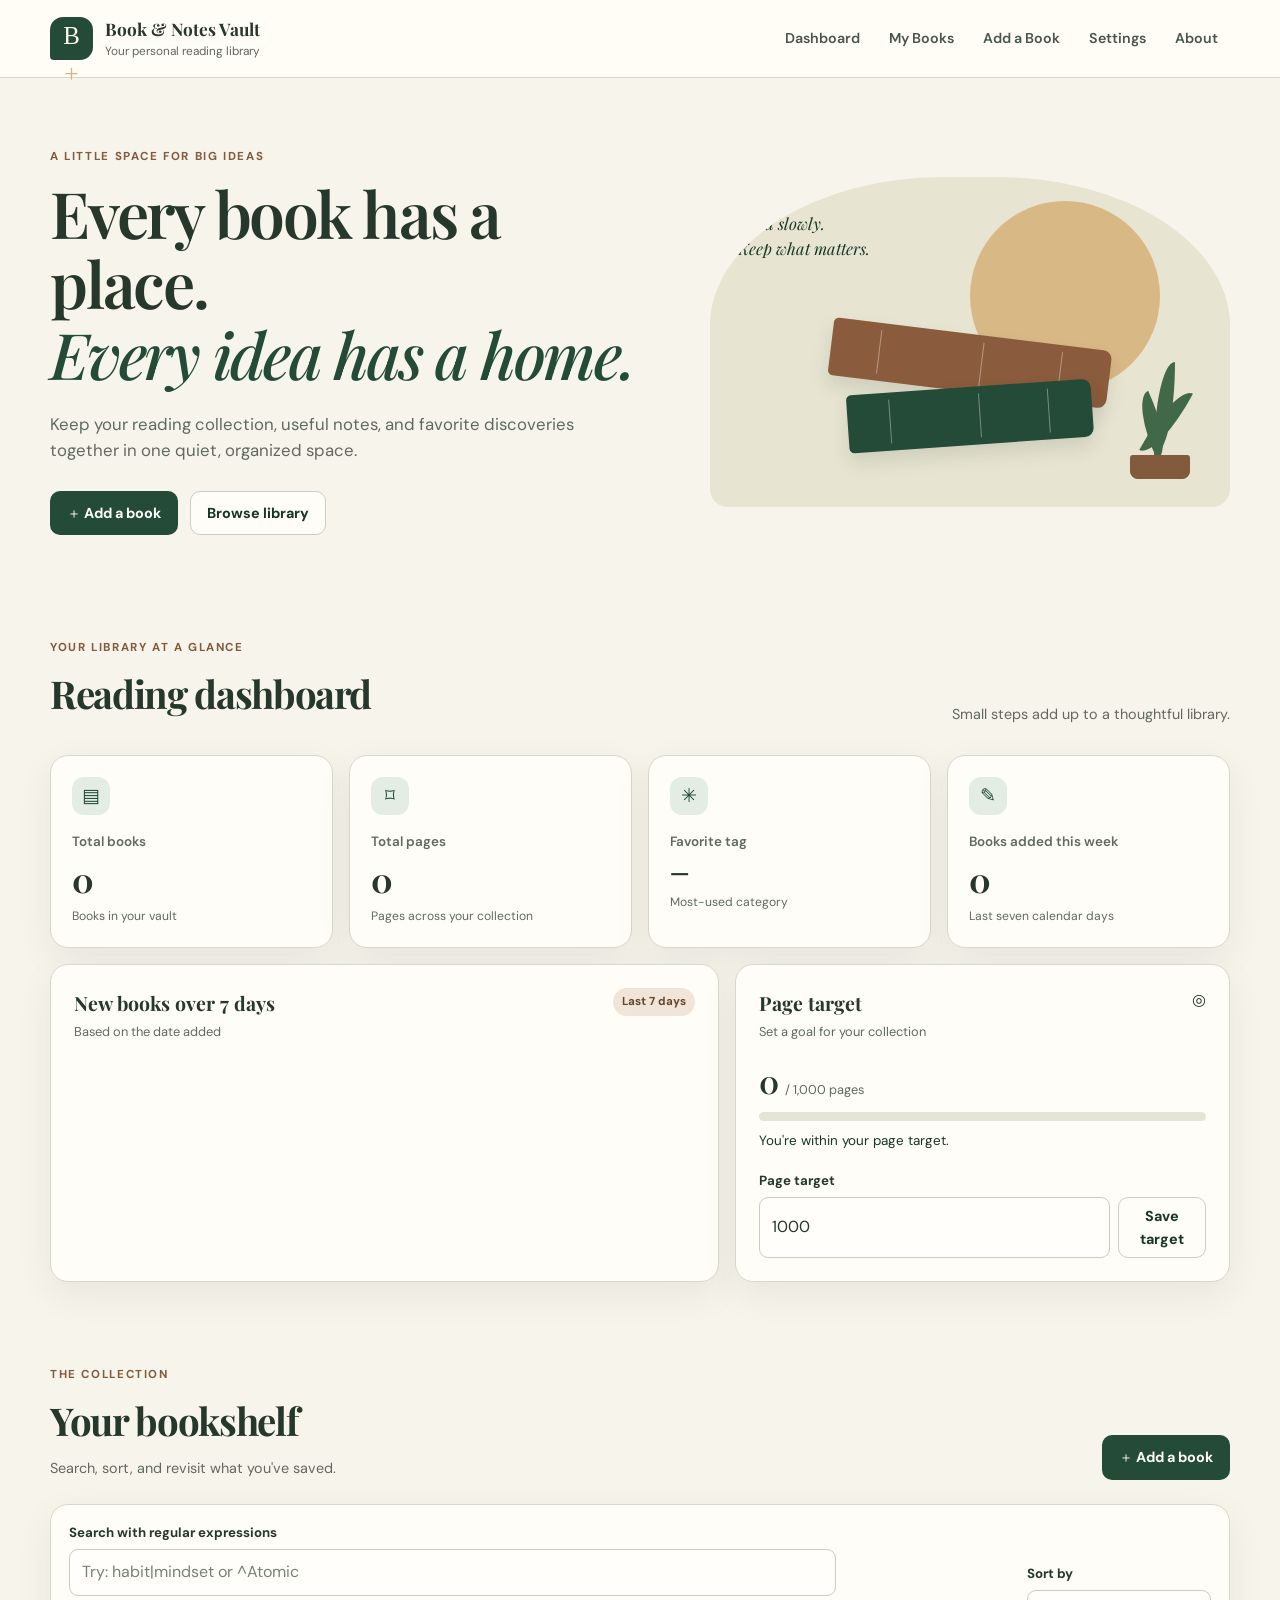
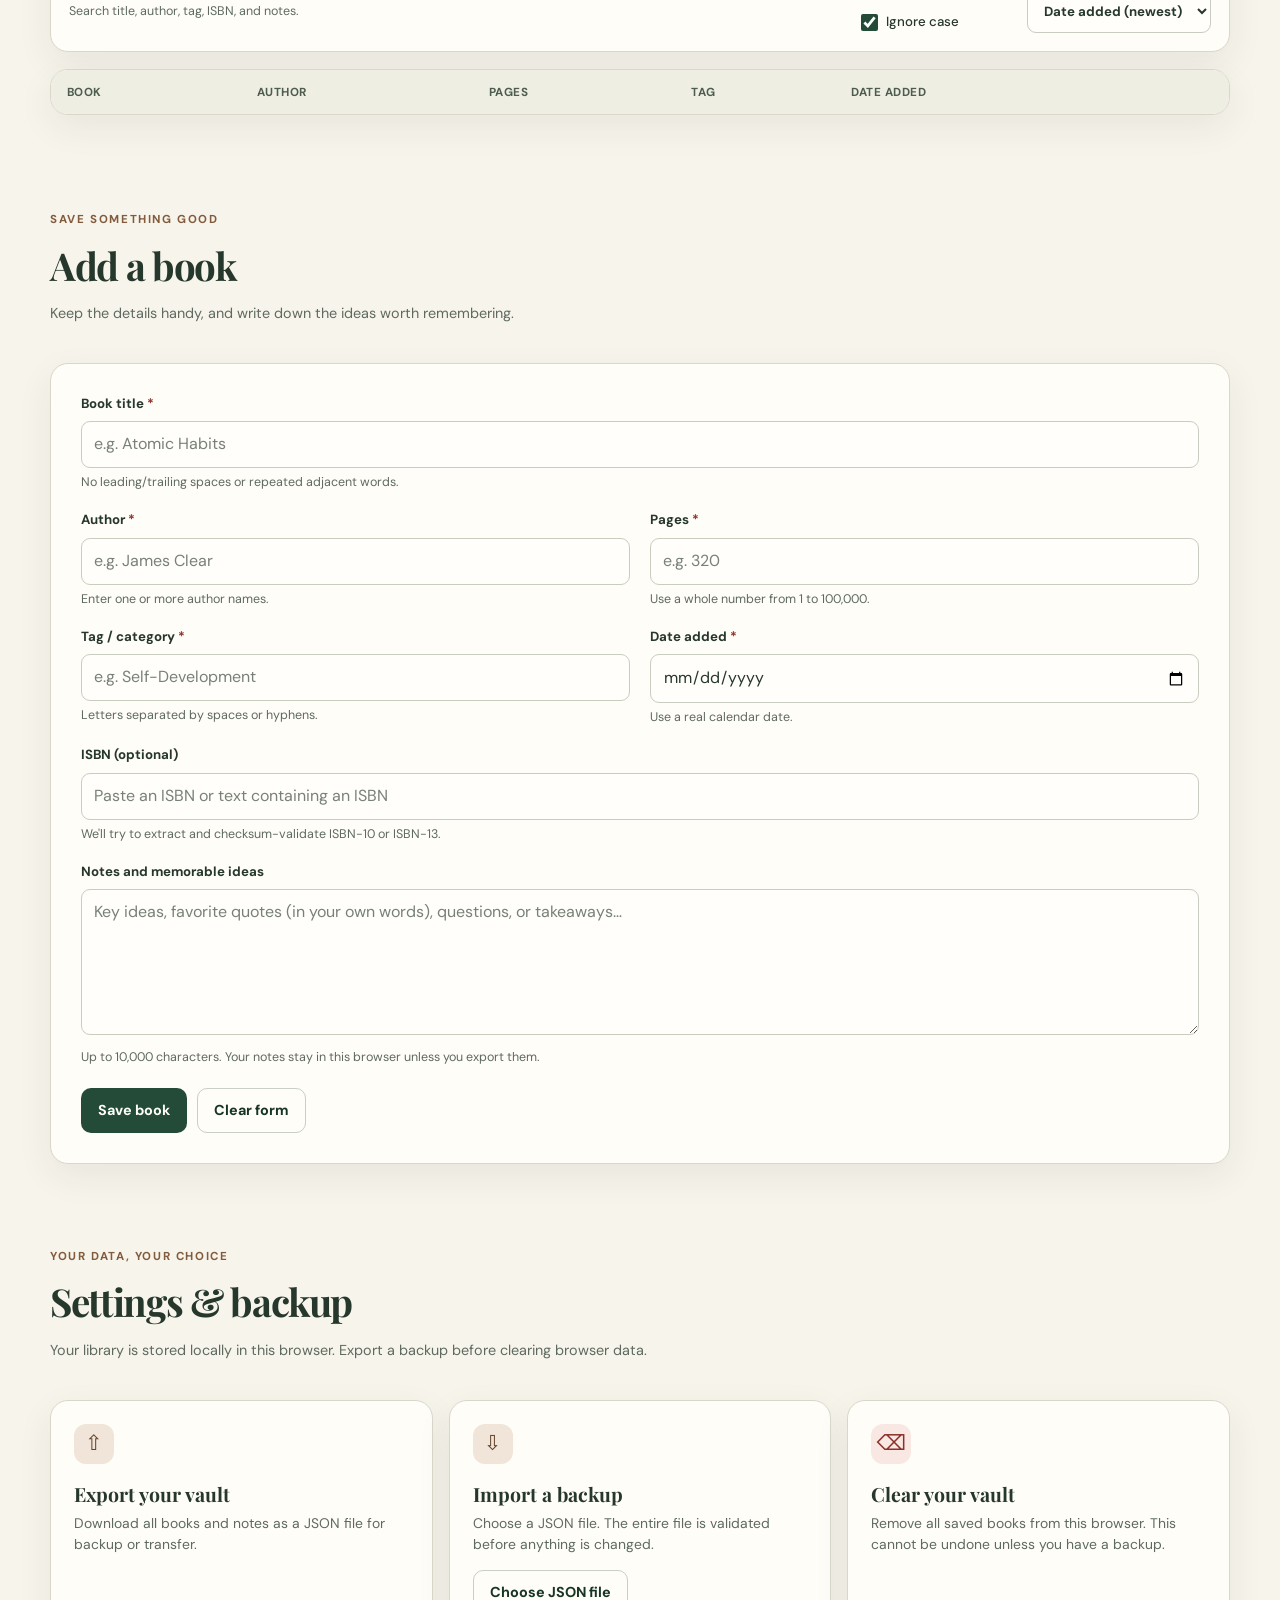
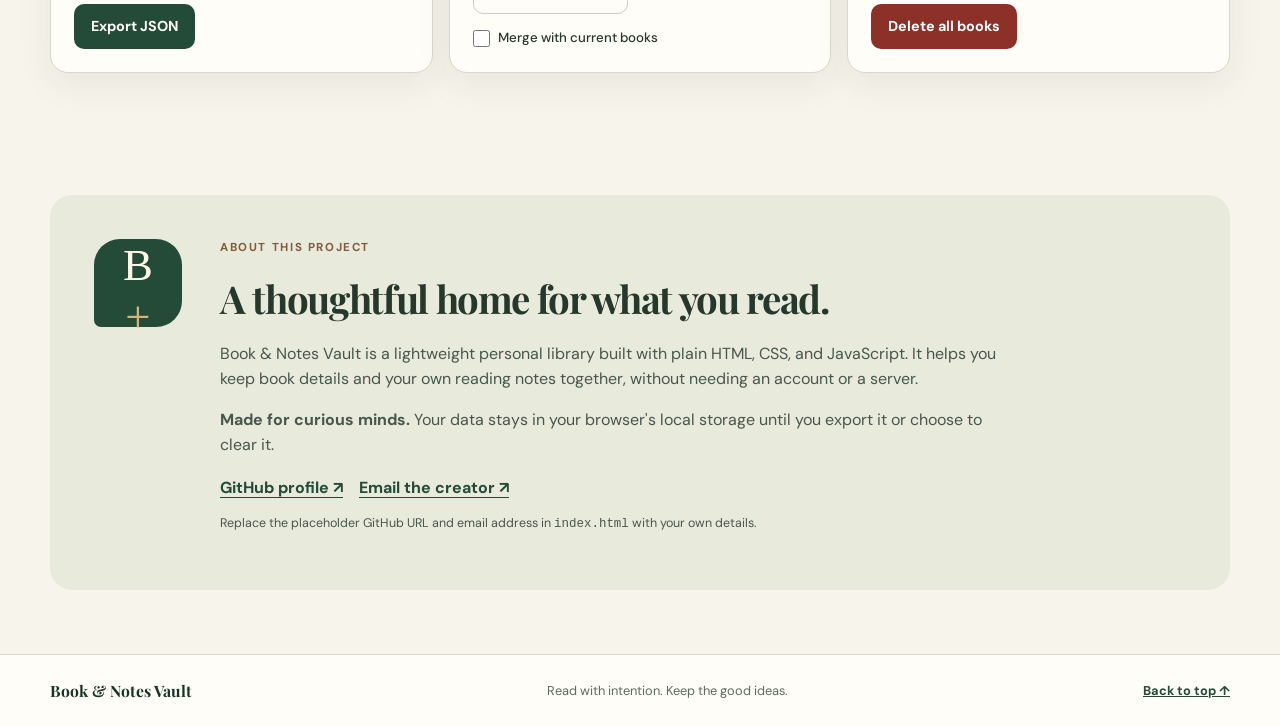
==== commit abb65399: "M2: Semantic HTML shell and mobile-first base CSS Move the stylesheet to styles/main.css and point i" ====
--- a/index.html
+++ b/index.html
@@ -5,8 +5,8 @@
   <meta name="viewport" content="width=device-width, initial-scale=1">
   <meta name="description" content="A calm, accessible personal vault for books and reading notes.">
   <title>Book & Notes Vault</title>
-  <link rel="stylesheet" href="style.css">
-  <script src="script.js" defer></script>
+  <link rel="stylesheet" href="styles/main.css">
+  <script type="module" src="scripts/main.js"></script>
 </head>
 <body>
 
@@ -239,7 +239,7 @@
         <div><p class="eyebrow">ABOUT THIS PROJECT</p><h2 id="about-title">A thoughtful home for what you read.</h2>
           <p>Book & Notes Vault is a lightweight personal library built with plain HTML, CSS, and JavaScript. It helps you keep book details and your own reading notes together, without needing an account or a server.</p>
           <p><strong>Made for curious minds.</strong> Your data stays in your browser's local storage until you export it or choose to clear it.</p>
-          <div class="contact-links"><a href="https://github.com/your-username" target="_blank" rel="noopener noreferrer">GitHsub profile ↗</a><a href="mailto:your.email@example.com">Email the creator ↗</a></div>
+          <div class="contact-links"><a href="https://github.com/your-username" target="_blank" rel="noopener noreferrer">GitHub profile ↗</a><a href="mailto:your.email@example.com">Email the creator ↗</a></div>
           <p class="hint">Replace the placeholder GitHub URL and email address in <code>index.html</code> with your own details.</p>
         </div>
 
--- a/styles/main.css
+++ b/styles/main.css
@@ -0,0 +1,1740 @@
+@import url('https://fonts.googleapis.com/css2?family=DM+Sans:wght@400;500;600;700&family=Playfair+Display:ital,wght@0,500;0,600;0,700;1,500;1,600&display=swap');
+
+:root
+{
+  color-scheme: light;
+  --cream: #f7f4eb;
+  --paper: #fffdf7;
+  --paper-deep: #eee8d9;
+  --ink: #26372c;
+  --green: #244a38;
+  --green-dark: #173527;
+  --green-soft: #e4ede3;
+  --brown: #825a3c;
+  --brown-soft: #f0e5d8;
+  --muted: #5e6a60;
+  --line: #d9d7c9;
+  --danger: #8c3028;
+  --danger-soft: #f9e7e3;
+  --shadow: 0 12px 36px rgba(39, 53, 41, .07);
+  --radius: 18px;
+  font-family: "DM Sans", system-ui, -apple-system, BlinkMacSystemFont, "Segoe UI", sans-serif;
+  color: var(--ink);
+  background: var(--cream);
+  font-synthesis: none;
+}
+
+*
+{
+  box-sizing: border-box;
+}
+
+html
+{
+  scroll-behavior: smooth;
+  scroll-padding-top: 88px;
+}
+
+body
+{
+  margin: 0;
+  min-width: 320px;
+  background: var(--cream);
+  line-height: 1.55;
+}
+
+a
+{
+  color: var(--green);
+}
+
+button,
+input,
+textarea,
+select
+{
+  font: inherit;
+}
+
+button,
+.button,
+select
+{
+  cursor: pointer;
+}
+
+button:focus-visible,
+a:focus-visible,
+input:focus-visible,
+textarea:focus-visible,
+select:focus-visible,
+[tabindex="-1"]:focus-visible
+{
+  outline: 3px solid #a66b35;
+  outline-offset: 3px;
+}
+
+.skip-link
+{
+  position: fixed;
+  z-index: 1000;
+  left: 12px;
+  top: 12px;
+  padding: 10px 14px;
+  background: var(--green-dark);
+  color: white;
+  border-radius: 8px;
+  transform: translateY(-160%);
+}
+
+.skip-link:focus
+{
+  transform: translateY(0);
+}
+
+.site-header
+{
+  min-height: 78px;
+  padding: 14px max(24px, calc((100% - 1180px) / 2));
+  display: flex;
+  align-items: center;
+  justify-content: space-between;
+  gap: 24px;
+  background: rgba(255,253,247,.95);
+  border-bottom: 1px solid var(--line);
+  position: sticky;
+  top: 0;
+  z-index: 50;
+  backdrop-filter: blur(14px);
+}
+
+.brand
+{
+  display: flex;
+  align-items: center;
+  gap: 12px;
+  text-decoration: none;
+  color: var(--ink);
+}
+
+.brand > span:last-child
+{
+  display: grid;
+  line-height: 1.25;
+}
+
+.brand strong
+{
+  font-family: "Playfair Display", Georgia, serif;
+  font-size: 1.08rem;
+}
+
+.brand small
+{
+  margin-top: 4px;
+  font-size: .74rem;
+  color: var(--muted);
+}
+
+.brand-mark
+{
+  width: 43px;
+  height: 43px;
+  display: grid;
+  place-items: center;
+  border-radius: 13px 13px 13px 4px;
+  background: var(--green);
+  color: #fff8e9;
+  font-family: Georgia, serif;
+  font-size: 1.55rem;
+}
+
+.brand-mark span,
+.about-emblem span
+{
+  color: #d6b27c;
+}
+
+.primary-nav
+{
+  display: flex;
+  align-items: center;
+  gap: 5px;
+}
+
+.primary-nav a
+{
+  padding: 9px 12px;
+  border-radius: 9px;
+  text-decoration: none;
+  color: #48554b;
+  font-size: .89rem;
+  font-weight: 600;
+}
+
+.primary-nav a:hover,
+.primary-nav a[aria-current="location"]
+{
+  background: var(--green-soft);
+  color: var(--green-dark);
+}
+
+.menu-toggle
+{
+  display: none;
+  border: 1px solid var(--line);
+  border-radius: 9px;
+  padding: 8px 12px;
+  background: var(--paper);
+  color: var(--ink);
+}
+
+main
+{
+  width: min(1180px, calc(100% - 48px));
+  margin: 0 auto;
+}
+
+.hero
+{
+  display: grid;
+  grid-template-columns: 1.08fr .92fr;
+  align-items: center;
+  gap: 50px;
+  padding: 70px 0 62px;
+}
+
+.eyebrow
+{
+  margin: 0 0 12px;
+  color: var(--brown);
+  font-size: .72rem;
+  font-weight: 700;
+  letter-spacing: .14em;
+}
+
+h1,
+h2,
+h3,
+p
+{
+  margin-top: 0;
+}
+
+h1,
+h2,
+h3
+{
+  color: var(--ink);
+}
+
+h1,
+h2
+{
+  font-family: "Playfair Display", Georgia, serif;
+  letter-spacing: -.035em;
+}
+
+h1
+{
+  font-size: clamp(2.6rem, 5vw, 4.5rem);
+  line-height: 1.1;
+  margin-bottom: 22px;
+  font-weight: 600;
+}
+
+h1 em
+{
+  color: var(--green);
+  font-weight: 500;
+}
+
+.hero-copy > p:not(.eyebrow)
+{
+  max-width: 550px;
+  color: var(--muted);
+  font-size: 1.05rem;
+}
+
+.hero-actions
+{
+  display: flex;
+  flex-wrap: wrap;
+  gap: 12px;
+  margin-top: 28px;
+}
+
+.button
+{
+  display: inline-flex;
+  align-items: center;
+  justify-content: center;
+  gap: 7px;
+  min-height: 43px;
+  padding: 10px 16px;
+  border: 1px solid transparent;
+  border-radius: 10px;
+  font-size: .9rem;
+  font-weight: 700;
+  text-decoration: none;
+  transition: transform .15s ease, background .15s ease;
+}
+
+.button:hover
+{
+  transform: translateY(-1px);
+}
+
+.button-primary
+{
+  color: #fffdf7;
+  background: var(--green);
+}
+
+.button-primary:hover
+{
+  background: var(--green-dark);
+}
+
+.button-secondary
+{
+  color: var(--green-dark);
+  background: var(--paper);
+  border-color: #c8cfc4;
+}
+
+.button-secondary:hover
+{
+  background: var(--green-soft);
+}
+
+.button-danger
+{
+  color: white;
+  background: var(--danger);
+}
+
+.button-danger:hover
+{
+  background: #6f211c;
+}
+
+.button-small
+{
+  min-height: 38px;
+  padding: 7px 12px;
+}
+
+.hero-art
+{
+  height: 330px;
+  position: relative;
+  overflow: hidden;
+  border-radius: 45% 45% 18px 18px;
+  background: #e7e5d1;
+}
+
+.sun-disc
+{
+  position: absolute;
+  width: 190px;
+  height: 190px;
+  border-radius: 50%;
+  background: #d6b27c;
+  top: 24px;
+  right: 70px;
+  opacity: .88;
+}
+
+.book-stack
+{
+  position: absolute;
+  width: 235px;
+  height: 58px;
+  left: 50%;
+  transform: translateX(-50%) rotate(-7deg);
+  border-radius: 5px 9px 9px 5px;
+  box-shadow: 0 10px 18px #26372c20;
+}
+
+.book-stack span
+{
+  position: absolute;
+  top: 7px;
+  bottom: 7px;
+  border-right: 1px solid #ffffff60;
+}
+
+.book-stack span:nth-child(1)
+{
+  left: 17%;
+}
+
+.book-stack span:nth-child(2)
+{
+  left: 54%;
+}
+
+.book-stack span:nth-child(3)
+{
+  left: 82%;
+}
+
+.stack-back
+{
+  top: 157px;
+  width: 280px;
+  background: #8a5b3c;
+  transform: translateX(-50%) rotate(7deg);
+}
+
+.stack-front
+{
+  top: 210px;
+  width: 245px;
+  background: #244a38;
+  transform: translateX(-50%) rotate(-4deg);
+}
+
+.plant
+{
+  position: absolute;
+  right: 40px;
+  bottom: 28px;
+  height: 118px;
+  width: 60px;
+  border-bottom: 12px solid #825a3c;
+  border-radius: 0 0 8px 8px;
+}
+
+.plant b
+{
+  position: absolute;
+  bottom: -12px;
+  left: 0;
+  width: 60px;
+  height: 24px;
+  background: #825a3c;
+  border-radius: 3px 3px 9px 9px;
+}
+
+.plant i
+{
+  position: absolute;
+  bottom: 12px;
+  left: 26px;
+  width: 21px;
+  height: 66px;
+  background: #42684a;
+  border-radius: 100% 0 100% 0;
+  transform: rotate(-25deg);
+  transform-origin: bottom;
+}
+
+.plant i:nth-child(2)
+{
+  transform: rotate(28deg);
+  left: 8px;
+  height: 75px;
+}
+
+.plant i:nth-child(3)
+{
+  transform: rotate(0deg);
+  left: 24px;
+  height: 93px;
+}
+
+.art-note
+{
+  position: absolute;
+  top: 34px;
+  left: 28px;
+  color: var(--green-dark);
+  font-family: "Playfair Display", Georgia, serif;
+  font-style: italic;
+  font-size: 1.02rem;
+}
+
+.section-block
+{
+  padding: 42px 0;
+}
+
+.section-heading
+{
+  display: flex;
+  align-items: end;
+  justify-content: space-between;
+  gap: 24px;
+  margin-bottom: 24px;
+}
+
+.section-heading h2
+{
+  margin: 0 0 7px;
+  font-size: clamp(1.9rem, 3vw, 2.55rem);
+}
+
+.section-heading .eyebrow
+{
+  margin-bottom: 7px;
+}
+
+.section-heading > .muted
+{
+  margin-bottom: 5px;
+  max-width: 320px;
+  text-align: right;
+}
+
+.muted,
+.hint
+{
+  color: var(--muted);
+}
+
+.muted
+{
+  font-size: .9rem;
+}
+
+.hint
+{
+  display: block;
+  font-size: .78rem;
+  line-height: 1.45;
+}
+
+.stats-grid
+{
+  display: grid;
+  grid-template-columns: repeat(4, 1fr);
+  gap: 16px;
+}
+
+.stat-card,
+.panel
+{
+  background: var(--paper);
+  border: 1px solid var(--line);
+  border-radius: var(--radius);
+  box-shadow: var(--shadow);
+}
+
+.stat-card
+{
+  padding: 21px;
+  min-width: 0;
+}
+
+.stat-icon
+{
+  width: 38px;
+  height: 38px;
+  display: grid;
+  place-items: center;
+  margin-bottom: 17px;
+  border-radius: 12px;
+  background: var(--green-soft);
+  color: var(--green);
+  font-size: 1.2rem;
+}
+
+.stat-card p
+{
+  margin: 0 0 6px;
+  color: var(--muted);
+  font-size: .84rem;
+  font-weight: 600;
+}
+
+.stat-card strong
+{
+  display: block;
+  font-family: "Playfair Display", Georgia, serif;
+  font-size: 2.1rem;
+  line-height: 1.2;
+  overflow-wrap: anywhere;
+}
+
+.stat-card .stat-text
+{
+  font-size: 1.35rem;
+}
+
+.stat-card small
+{
+  display: block;
+  margin-top: 8px;
+  color: var(--muted);
+  font-size: .76rem;
+}
+
+.dashboard-lower
+{
+  display: grid;
+  grid-template-columns: 1.35fr 1fr;
+  gap: 16px;
+  margin-top: 16px;
+}
+
+.panel
+{
+  padding: 23px;
+}
+
+.panel-heading
+{
+  display: flex;
+  justify-content: space-between;
+  align-items: flex-start;
+  gap: 12px;
+}
+
+.panel h3,
+.setting-card h3
+{
+  margin-bottom: 4px;
+  font-family: "Playfair Display", Georgia, serif;
+  font-size: 1.22rem;
+}
+
+.panel-heading .muted
+{
+  margin-bottom: 0;
+  font-size: .8rem;
+}
+
+.pill
+{
+  padding: 5px 9px;
+  border-radius: 99px;
+  background: var(--brown-soft);
+  color: #65452f;
+  font-size: .72rem;
+  font-weight: 700;
+  white-space: nowrap;
+}
+
+.weekly-chart
+{
+  height: 155px;
+  display: grid;
+  grid-template-columns: repeat(7, minmax(0, 1fr));
+  gap: 12px;
+  align-items: end;
+  margin-top: 24px;
+  padding: 0 3px;
+}
+
+.chart-column
+{
+  min-width: 0;
+  height: 100%;
+  display: flex;
+  flex-direction: column;
+  align-items: center;
+  justify-content: end;
+  gap: 7px;
+}
+
+.chart-bar-wrap
+{
+  flex: 1;
+  width: 100%;
+  display: flex;
+  align-items: end;
+  justify-content: center;
+  max-height: 112px;
+}
+
+.chart-bar
+{
+  width: min(28px, 70%);
+  min-height: 3px;
+  border-radius: 6px 6px 2px 2px;
+  background: #6f8d6e;
+  position: relative;
+}
+
+.chart-bar.today
+{
+  background: var(--brown);
+}
+
+.chart-value
+{
+  position: absolute;
+  top: -22px;
+  left: 50%;
+  transform: translateX(-50%);
+  font-size: .7rem;
+  color: var(--muted);
+}
+
+.chart-day
+{
+  font-size: .7rem;
+  color: var(--muted);
+}
+
+.target-number
+{
+  display: flex;
+  align-items: baseline;
+  gap: 6px;
+  margin: 17px 0 10px;
+}
+
+.target-number strong
+{
+  font: 600 2rem "Playfair Display", Georgia, serif;
+}
+
+.target-number span
+{
+  color: var(--muted);
+  font-size: .8rem;
+}
+
+.progress-track
+{
+  height: 9px;
+  overflow: hidden;
+  background: #e4e4d8;
+  border-radius: 99px;
+}
+
+.progress-track span
+{
+  display: block;
+  height: 100%;
+  width: 0;
+  background: var(--green);
+  border-radius: inherit;
+  transition: width .2s ease;
+}
+
+.status-message
+{
+  min-height: 25px;
+  margin: 10px 0 15px;
+  color: var(--green-dark);
+  font-size: .84rem;
+}
+
+.status-message.over
+{
+  color: var(--danger);
+  font-weight: 700;
+}
+
+.target-panel label,
+.field label,
+.search-control label,
+.toolbar-options label
+{
+  display: block;
+  margin-bottom: 6px;
+  font-size: .83rem;
+  font-weight: 700;
+}
+
+.inline-control
+{
+  display: flex;
+  gap: 8px;
+}
+
+input,
+textarea,
+select
+{
+  width: 100%;
+  min-height: 43px;
+  padding: 10px 12px;
+  border: 1px solid #c9cdbf;
+  border-radius: 9px;
+  background: #fffefa;
+  color: var(--ink);
+}
+
+textarea
+{
+  resize: vertical;
+  min-height: 115px;
+}
+
+input::placeholder,
+textarea::placeholder
+{
+  color: #788177;
+}
+
+input[aria-invalid="true"],
+textarea[aria-invalid="true"]
+{
+  border-color: var(--danger);
+  background: #fff9f8;
+}
+
+.library-heading
+{
+  align-items: end;
+}
+
+.library-heading .muted
+{
+  margin-bottom: 0;
+}
+
+.toolbar
+{
+  display: grid;
+  grid-template-columns: minmax(220px, 1fr) auto;
+  gap: 15px 25px;
+  align-items: end;
+  margin-bottom: 17px;
+  padding: 18px;
+}
+
+.search-control
+{
+  min-width: 0;
+}
+
+.search-control .hint
+{
+  margin-top: 6px;
+}
+
+.toolbar-options
+{
+  display: flex;
+  align-items: end;
+  gap: 16px;
+}
+
+.toolbar-options label
+{
+  margin: 0;
+  min-width: 150px;
+}
+
+.toolbar-options select
+{
+  display: block;
+  margin-top: 5px;
+  min-width: 175px;
+}
+
+.check-label
+{
+  display: flex !important;
+  align-items: center;
+  gap: 8px;
+  margin: 0;
+  color: var(--ink);
+  font-size: .83rem;
+  font-weight: 500 !important;
+  white-space: nowrap;
+}
+
+.check-label input
+{
+  width: 17px;
+  min-height: 17px;
+  height: 17px;
+  margin: 0;
+  accent-color: var(--green);
+}
+
+.search-feedback
+{
+  grid-column: 1 / -1;
+  min-height: 0;
+  margin: 0;
+  color: var(--muted);
+  font-size: .82rem;
+}
+
+.search-feedback:empty
+{
+  display: none;
+}
+
+.search-feedback.error
+{
+  color: var(--danger);
+  font-weight: 700;
+}
+
+.table-wrap
+{
+  overflow-x: auto;
+  border: 1px solid var(--line);
+  border-radius: var(--radius);
+  background: var(--paper);
+  box-shadow: var(--shadow);
+}
+
+table
+{
+  width: 100%;
+  border-collapse: collapse;
+  text-align: left;
+}
+
+th
+{
+  padding: 13px 16px;
+  background: #eeeee3;
+  color: #4d5c4f;
+  font-size: .73rem;
+  letter-spacing: .04em;
+  text-transform: uppercase;
+  white-space: nowrap;
+}
+
+td
+{
+  padding: 15px 16px;
+  border-top: 1px solid #e7e5d9;
+  font-size: .86rem;
+  vertical-align: middle;
+}
+
+tbody tr:hover
+{
+  background: #faf8ef;
+}
+
+.book-title-cell
+{
+  min-width: 190px;
+  max-width: 270px;
+}
+
+.book-title-cell strong
+{
+  display: block;
+  font-size: .91rem;
+  overflow-wrap: anywhere;
+}
+
+.book-title-cell small
+{
+  display: block;
+  margin-top: 4px;
+  color: var(--muted);
+  font-size: .75rem;
+}
+
+.tag-chip
+{
+  display: inline-block;
+  padding: 4px 9px;
+  border-radius: 99px;
+  background: var(--green-soft);
+  color: var(--green-dark);
+  font-size: .75rem;
+  font-weight: 700;
+  white-space: nowrap;
+}
+
+.row-actions
+{
+  display: flex;
+  justify-content: end;
+  gap: 6px;
+  white-space: nowrap;
+}
+
+.action-button
+{
+  padding: 6px 9px;
+  border: 1px solid var(--line);
+  border-radius: 7px;
+  background: var(--paper);
+  color: var(--green-dark);
+  font-size: .78rem;
+  font-weight: 700;
+}
+
+.action-button:hover
+{
+  background: var(--green-soft);
+}
+
+.action-button.delete
+{
+  color: var(--danger);
+}
+
+mark
+{
+  color: #2a281d;
+  background: #f3d47b;
+  border-radius: 2px;
+  padding: 0 1px;
+}
+
+.books-cards
+{
+  display: none;
+  gap: 12px;
+}
+
+.book-card
+{
+  padding: 17px;
+  border: 1px solid var(--line);
+  border-radius: 14px;
+  background: var(--paper);
+  box-shadow: var(--shadow);
+}
+
+.book-card h3
+{
+  margin: 0 0 4px;
+  font-family: "Playfair Display", Georgia, serif;
+  font-size: 1.15rem;
+  overflow-wrap: anywhere;
+}
+
+.book-card .card-author
+{
+  margin: 0 0 12px;
+  color: var(--muted);
+  font-size: .84rem;
+}
+
+.book-card .card-meta
+{
+  display: flex;
+  flex-wrap: wrap;
+  align-items: center;
+  gap: 8px;
+  margin-bottom: 12px;
+  font-size: .8rem;
+}
+
+.book-card .card-notes
+{
+  margin: 10px 0;
+  color: #455449;
+  font-size: .84rem;
+  white-space: pre-wrap;
+  overflow-wrap: anywhere;
+}
+
+.card-actions
+{
+  display: flex;
+  gap: 8px;
+  border-top: 1px solid var(--line);
+  padding-top: 12px;
+}
+
+.empty-state
+{
+  display: none;
+  text-align: center;
+  padding: 45px 20px;
+  border: 1px dashed #bfc7b8;
+  border-radius: var(--radius);
+  background: #fbfaf3;
+}
+
+.empty-state.visible
+{
+  display: block;
+}
+
+.empty-state > span
+{
+  display: inline-grid;
+  place-items: center;
+  width: 55px;
+  height: 55px;
+  margin-bottom: 12px;
+  border-radius: 50%;
+  background: var(--green-soft);
+  color: var(--green);
+  font-size: 1.7rem;
+}
+
+.empty-state h3
+{
+  margin-bottom: 5px;
+  font-family: "Playfair Display", Georgia, serif;
+  font-size: 1.35rem;
+}
+
+.empty-state p
+{
+  color: var(--muted);
+}
+
+.library-count
+{
+  margin: 12px 3px 0;
+}
+
+.form-section
+{
+  scroll-margin-top: 90px;
+}
+
+.book-form
+{
+  padding: clamp(18px, 3vw, 30px);
+}
+
+.form-grid
+{
+  display: grid;
+  grid-template-columns: 1fr 1fr;
+  gap: 19px 20px;
+}
+
+.field
+{
+  min-width: 0;
+}
+
+.field-wide
+{
+  grid-column: 1 / -1;
+}
+
+.field label
+{
+  margin-bottom: 7px;
+}
+
+.required
+{
+  color: var(--danger);
+}
+
+.field .hint
+{
+  margin-top: 5px;
+}
+
+.field-error
+{
+  display: block;
+  min-height: 0;
+  margin-top: 4px;
+  color: var(--danger);
+  font-size: .78rem;
+  font-weight: 600;
+}
+
+.field-error:empty
+{
+  display: none;
+}
+
+.form-notice
+{
+  margin-top: 15px;
+  color: var(--danger);
+  font-size: .85rem;
+  font-weight: 600;
+}
+
+.form-notice:empty
+{
+  display: none;
+}
+
+.form-actions
+{
+  display: flex;
+  align-items: center;
+  flex-wrap: wrap;
+  gap: 10px;
+  margin-top: 22px;
+}
+
+.text-button
+{
+  padding: 8px 10px;
+  border: 0;
+  background: transparent;
+  color: var(--green);
+  font-weight: 700;
+  text-decoration: underline;
+  text-underline-offset: 3px;
+}
+
+.hidden
+{
+  display: none !important;
+}
+
+.settings-grid
+{
+  display: grid;
+  grid-template-columns: repeat(3, 1fr);
+  gap: 16px;
+}
+
+.setting-card
+{
+  display: flex;
+  flex-direction: column;
+  align-items: flex-start;
+  min-height: 260px;
+}
+
+.setting-icon
+{
+  display: grid;
+  place-items: center;
+  width: 40px;
+  height: 40px;
+  margin-bottom: 15px;
+  border-radius: 12px;
+  background: var(--brown-soft);
+  color: #65452f;
+  font-size: 1.3rem;
+}
+
+.setting-card p
+{
+  color: var(--muted);
+  font-size: .87rem;
+  flex: 1;
+}
+
+.file-button
+{
+  margin-top: auto;
+}
+
+.merge-option
+{
+  margin-top: 14px;
+  white-space: normal;
+}
+
+.danger-card .setting-icon
+{
+  background: var(--danger-soft);
+  color: var(--danger);
+}
+
+.settings-feedback
+{
+  min-height: 24px;
+  margin: 14px 0 0;
+  font-size: .86rem;
+  color: var(--green-dark);
+}
+
+.settings-feedback.error
+{
+  color: var(--danger);
+  font-weight: 700;
+}
+
+.about-section
+{
+  padding-bottom: 64px;
+}
+
+.about-card
+{
+  display: grid;
+  grid-template-columns: 100px 1fr;
+  gap: 26px;
+  align-items: start;
+  padding: clamp(23px, 4vw, 44px);
+  border-radius: 22px;
+  background: #e8eadc;
+}
+
+.about-emblem
+{
+  display: grid;
+  place-items: center;
+  width: 88px;
+  height: 88px;
+  border-radius: 26px 26px 26px 7px;
+  background: var(--green);
+  color: #fff8e9;
+  font: 2.8rem Georgia, serif;
+}
+
+.about-card h2
+{
+  max-width: 660px;
+  margin-bottom: 14px;
+  font-size: clamp(1.8rem, 3vw, 2.6rem);
+}
+
+.about-card p:not(.eyebrow)
+{
+  max-width: 780px;
+  color: #48564b;
+}
+
+.contact-links
+{
+  display: flex;
+  flex-wrap: wrap;
+  gap: 16px;
+  margin: 19px 0 13px;
+}
+
+.contact-links a
+{
+  font-weight: 700;
+  text-underline-offset: 4px;
+}
+
+.site-footer
+{
+  display: flex;
+  justify-content: space-between;
+  align-items: center;
+  flex-wrap: wrap;
+  gap: 14px;
+  padding: 24px max(24px, calc((100% - 1180px) / 2));
+  border-top: 1px solid var(--line);
+  background: var(--paper);
+  color: var(--muted);
+  font-size: .8rem;
+}
+
+.site-footer span:first-child
+{
+  color: var(--green-dark);
+  font-family: "Playfair Display", Georgia, serif;
+  font-size: .98rem;
+  font-weight: 700;
+}
+
+.site-footer a
+{
+  font-weight: 700;
+}
+
+.sr-only
+{
+  position: absolute !important;
+  width: 1px !important;
+  height: 1px !important;
+  padding: 0 !important;
+  margin: -1px !important;
+  overflow: hidden !important;
+  clip: rect(0, 0, 0, 0) !important;
+  white-space: nowrap !important;
+  border: 0 !important;
+}
+
+dialog
+{
+  width: min(460px, calc(100% - 32px));
+  padding: 0;
+  border: 1px solid var(--line);
+  border-radius: 18px;
+  color: var(--ink);
+  background: var(--paper);
+  box-shadow: 0 20px 80px #16261b40;
+}
+
+dialog::backdrop
+{
+  background: #17251c80;
+}
+
+.dialog-content
+{
+  padding: 26px;
+}
+
+.dialog-content h2
+{
+  font-size: 1.7rem;
+}
+
+.dialog-content p
+{
+  color: var(--muted);
+}
+
+@media (max-width: 1024px)
+{
+  .site-header
+  {
+    padding-left: 24px;
+    padding-right: 24px;
+  }
+
+  .primary-nav a
+  {
+    padding: 8px 9px;
+    font-size: .82rem;
+  }
+
+  .hero
+  {
+    gap: 30px;
+    padding-top: 55px;
+  }
+
+  .stats-grid
+  {
+    grid-template-columns: repeat(2, 1fr);
+  }
+
+  .toolbar
+  {
+    grid-template-columns: 1fr;
+  }
+
+  .toolbar-options
+  {
+    justify-content: space-between;
+  }
+
+  .site-footer
+  {
+    padding-left: 24px;
+    padding-right: 24px;
+  }
+}
+
+@media (max-width: 767px)
+{
+  html
+  {
+    scroll-padding-top: 72px;
+  }
+
+  .site-header
+  {
+    min-height: 70px;
+    padding: 12px 18px;
+    flex-wrap: wrap;
+  }
+
+  .brand strong
+  {
+    font-size: .97rem;
+  }
+
+  .brand small
+  {
+    font-size: .7rem;
+  }
+
+  .brand-mark
+  {
+    width: 39px;
+    height: 39px;
+  }
+
+  .menu-toggle
+  {
+    display: inline-flex;
+    align-items: center;
+  }
+
+  .primary-nav
+  {
+    display: none;
+    width: 100%;
+    flex-direction: column;
+    align-items: stretch;
+    padding: 7px 0 3px;
+  }
+
+  .primary-nav.open
+  {
+    display: flex;
+  }
+
+  .primary-nav a
+  {
+    padding: 11px 12px;
+    font-size: .92rem;
+  }
+
+  main
+  {
+    width: min(100% - 36px, 560px);
+  }
+
+  .hero
+  {
+    grid-template-columns: 1fr;
+    gap: 26px;
+    padding: 46px 0 35px;
+  }
+
+  h1
+  {
+    font-size: clamp(2.5rem, 10vw, 3.5rem);
+  }
+
+  .hero-art
+  {
+    height: 250px;
+  }
+
+  .sun-disc
+  {
+    width: 150px;
+    height: 150px;
+    right: 60px;
+    top: 20px;
+  }
+
+  .stack-back
+  {
+    top: 125px;
+  }
+
+  .stack-front
+  {
+    top: 171px;
+  }
+
+  .plant
+  {
+    transform: scale(.8);
+    transform-origin: bottom right;
+    right: 22px;
+  }
+
+  .section-block
+  {
+    padding: 32px 0;
+  }
+
+  .section-heading
+  {
+    align-items: flex-start;
+    flex-direction: column;
+    gap: 10px;
+  }
+
+  .section-heading > .muted
+  {
+    text-align: left;
+  }
+
+  .stats-grid
+  {
+    gap: 10px;
+  }
+
+  .stat-card
+  {
+    padding: 16px;
+  }
+
+  .stat-card strong
+  {
+    font-size: 1.8rem;
+  }
+
+  .stat-card .stat-text
+  {
+    font-size: 1.15rem;
+  }
+
+  .dashboard-lower
+  {
+    grid-template-columns: 1fr;
+  }
+
+  .panel
+  {
+    padding: 18px;
+  }
+
+  .library-heading
+  {
+    align-items: flex-start;
+  }
+
+  .library-heading .button
+  {
+    width: 100%;
+  }
+
+  .toolbar-options
+  {
+    flex-wrap: wrap;
+    align-items: flex-start;
+    gap: 12px;
+  }
+
+  .toolbar-options label
+  {
+    flex: 1;
+    min-width: 145px;
+  }
+
+  .toolbar-options select
+  {
+    min-width: 0;
+  }
+
+  .table-wrap
+  {
+    display: none;
+  }
+
+  .books-cards
+  {
+    display: grid;
+  }
+
+  .form-grid
+  {
+    grid-template-columns: 1fr;
+    gap: 16px;
+  }
+
+  .field-wide
+  {
+    grid-column: auto;
+  }
+
+  .settings-grid
+  {
+    grid-template-columns: 1fr;
+  }
+
+  .setting-card
+  {
+    min-height: auto;
+  }
+
+  .setting-card p
+  {
+    flex: initial;
+  }
+
+  .about-card
+  {
+    grid-template-columns: 1fr;
+    gap: 18px;
+  }
+
+  .about-emblem
+  {
+    width: 66px;
+    height: 66px;
+    font-size: 2.2rem;
+    border-radius: 20px 20px 20px 5px;
+  }
+
+  .site-footer
+  {
+    padding: 22px 18px;
+    flex-direction: column;
+    align-items: flex-start;
+    gap: 7px;
+  }
+}
+
+@media (max-width: 390px)
+{
+  main
+  {
+    width: calc(100% - 28px);
+  }
+
+  .site-header
+  {
+    padding-left: 14px;
+    padding-right: 14px;
+  }
+
+  .brand
+  {
+    gap: 8px;
+  }
+
+  .brand strong
+  {
+    font-size: .88rem;
+  }
+
+  .brand-mark
+  {
+    width: 35px;
+    height: 35px;
+    font-size: 1.3rem;
+  }
+
+  .menu-toggle
+  {
+    padding: 7px 9px;
+    font-size: .82rem;
+  }
+
+  .hero-actions .button
+  {
+    width: 100%;
+  }
+
+  .stats-grid
+  {
+    grid-template-columns: 1fr 1fr;
+  }
+
+  .stat-card
+  {
+    padding: 13px;
+  }
+
+  .stat-card strong
+  {
+    font-size: 1.6rem;
+  }
+
+  .weekly-chart
+  {
+    gap: 7px;
+  }
+
+  .chart-day
+  {
+    font-size: .65rem;
+  }
+
+  .inline-control
+  {
+    flex-direction: column;
+  }
+
+  .contact-links
+  {
+    flex-direction: column;
+    gap: 8px;
+  }
+}
+
+@media (prefers-reduced-motion: reduce)
+{
+  *,
+  *::before,
+  *::after
+  {
+    scroll-behavior: auto !important;
+    transition-duration: .01ms !important;
+    animation-duration: .01ms !important;
+    animation-iteration-count: 1 !important;
+  }
+}
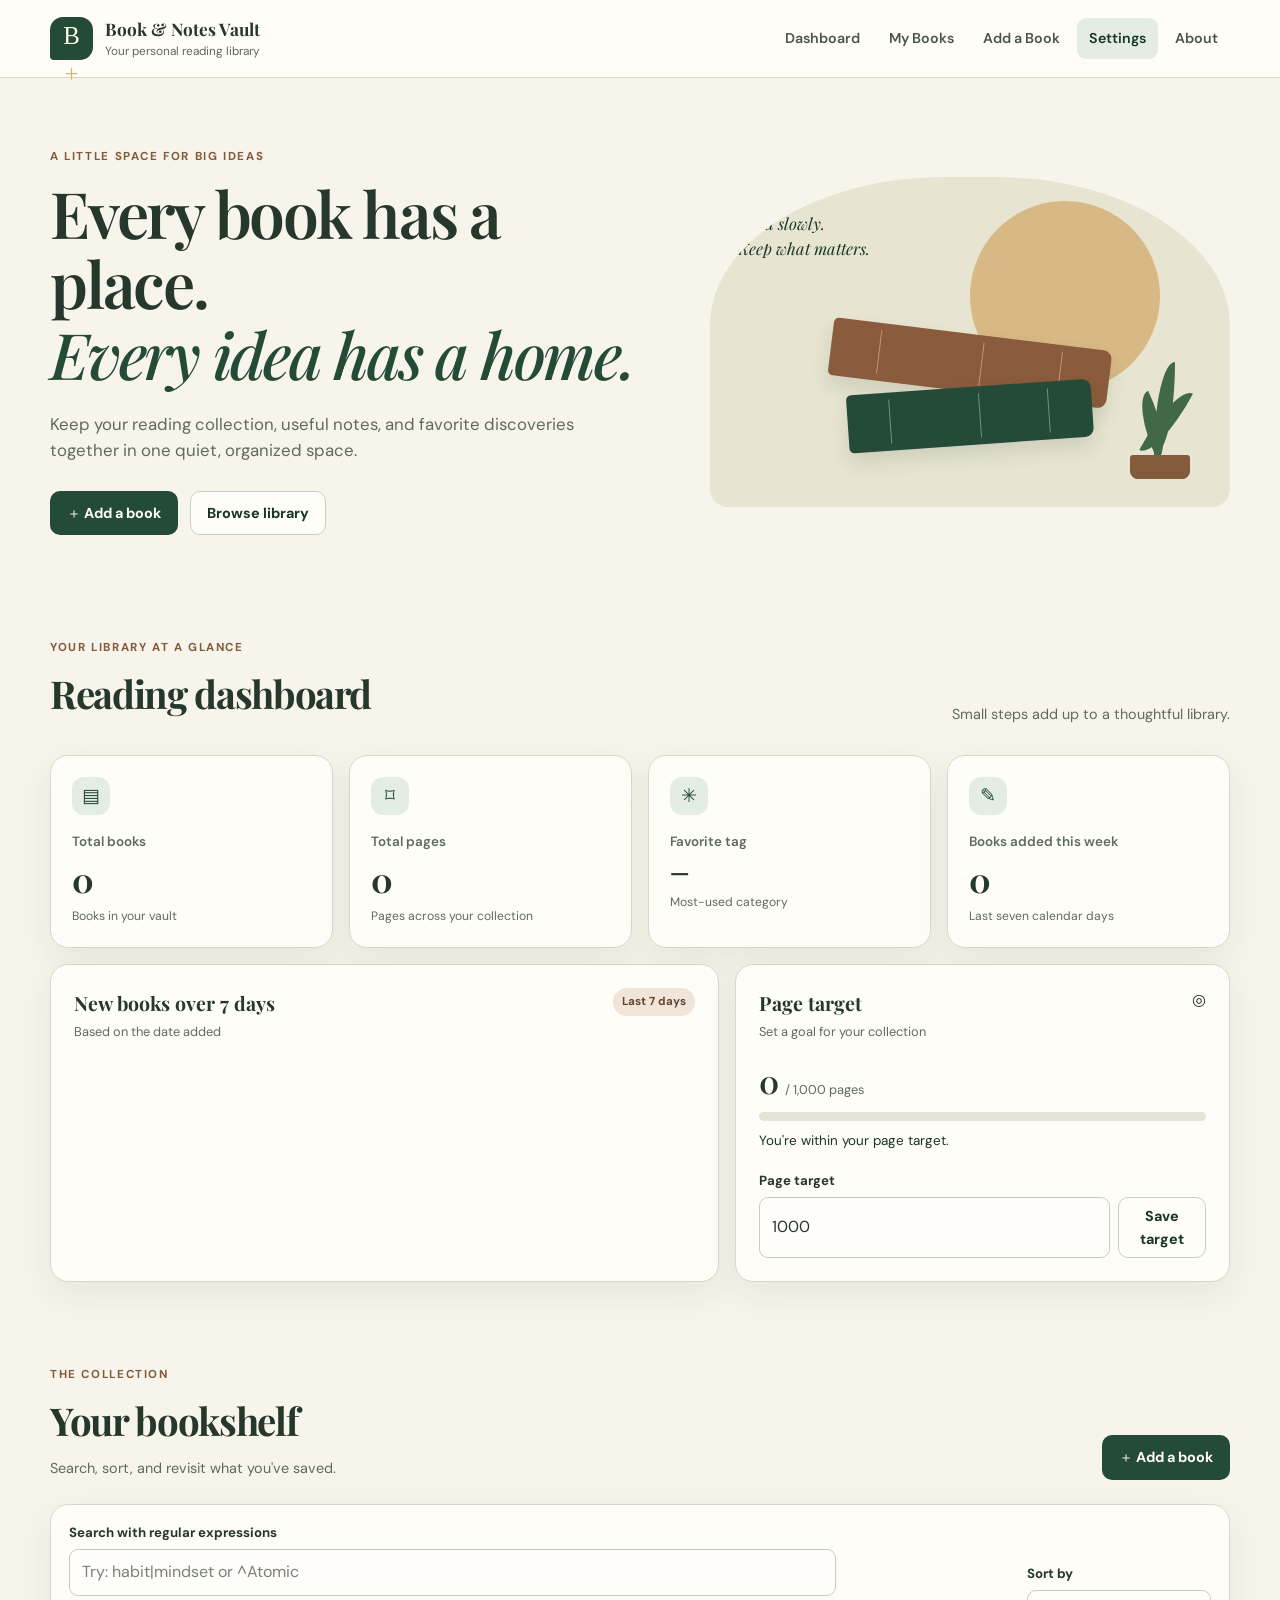
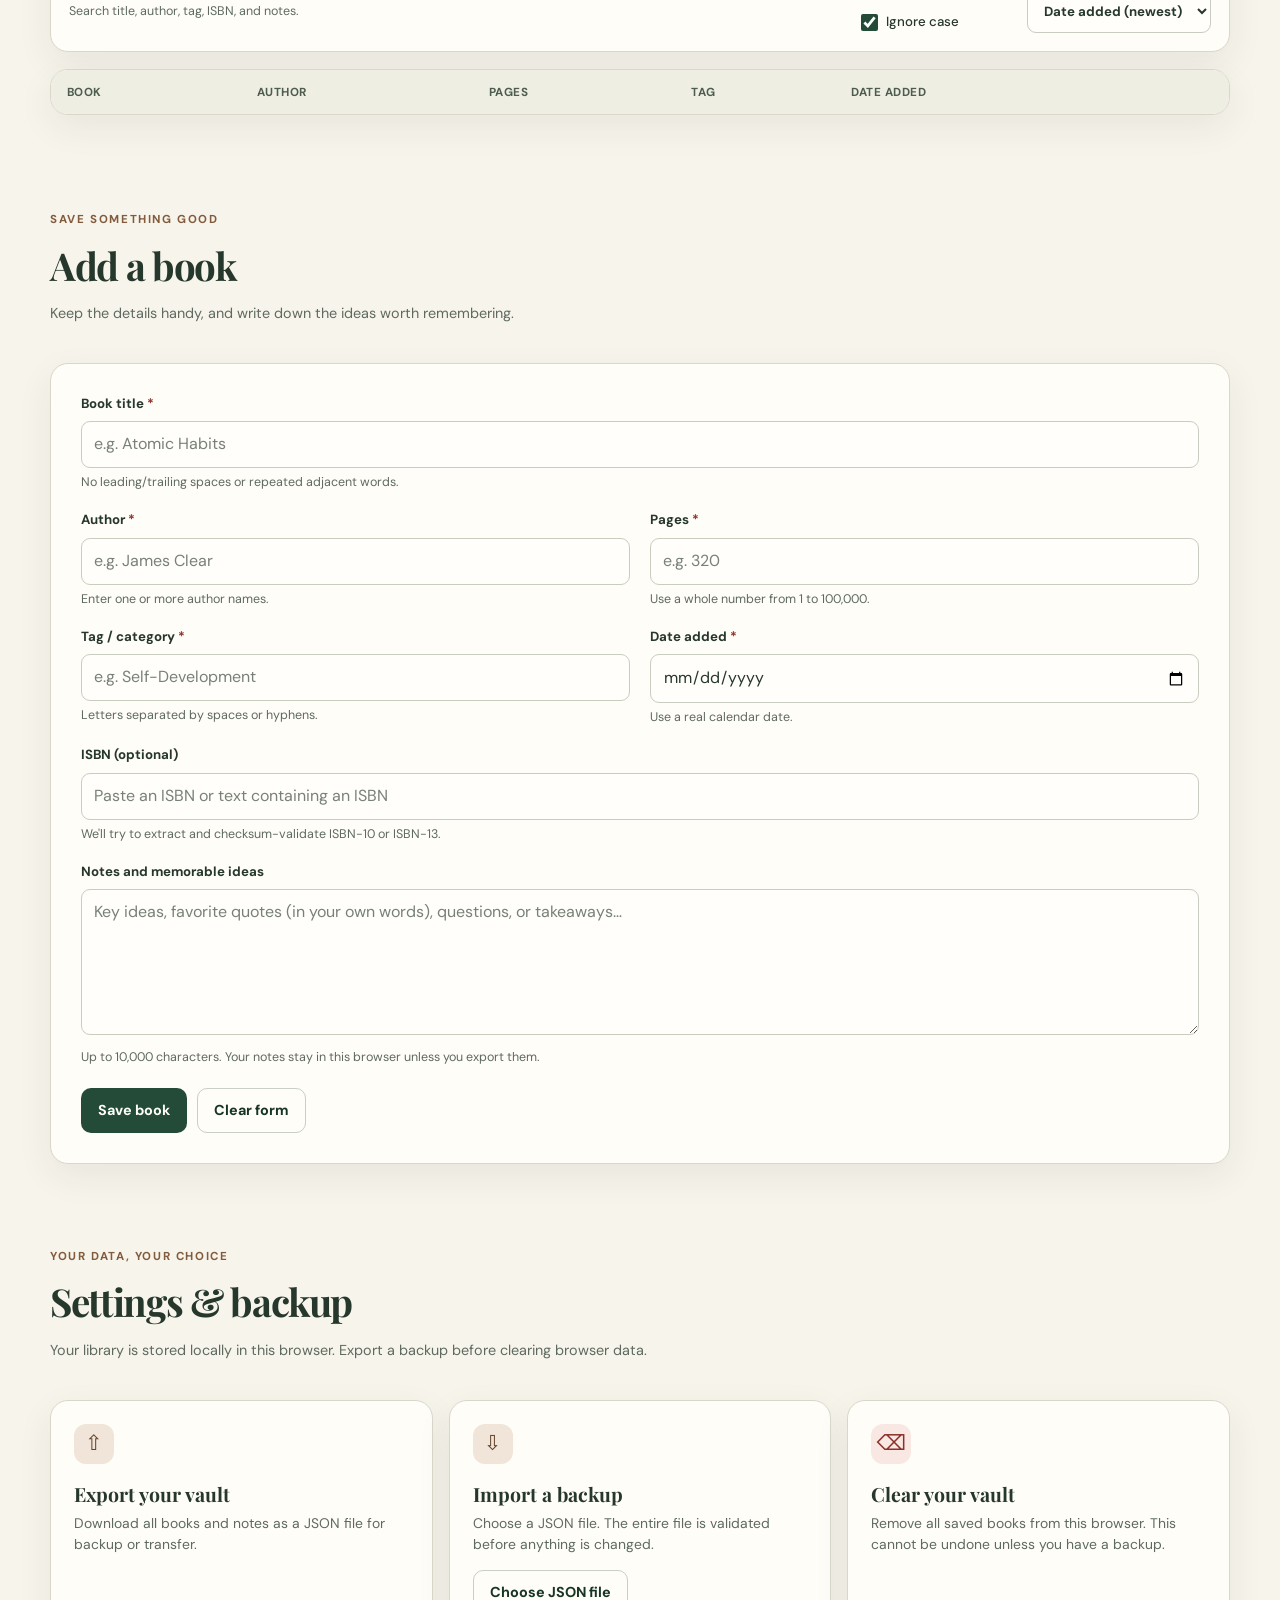
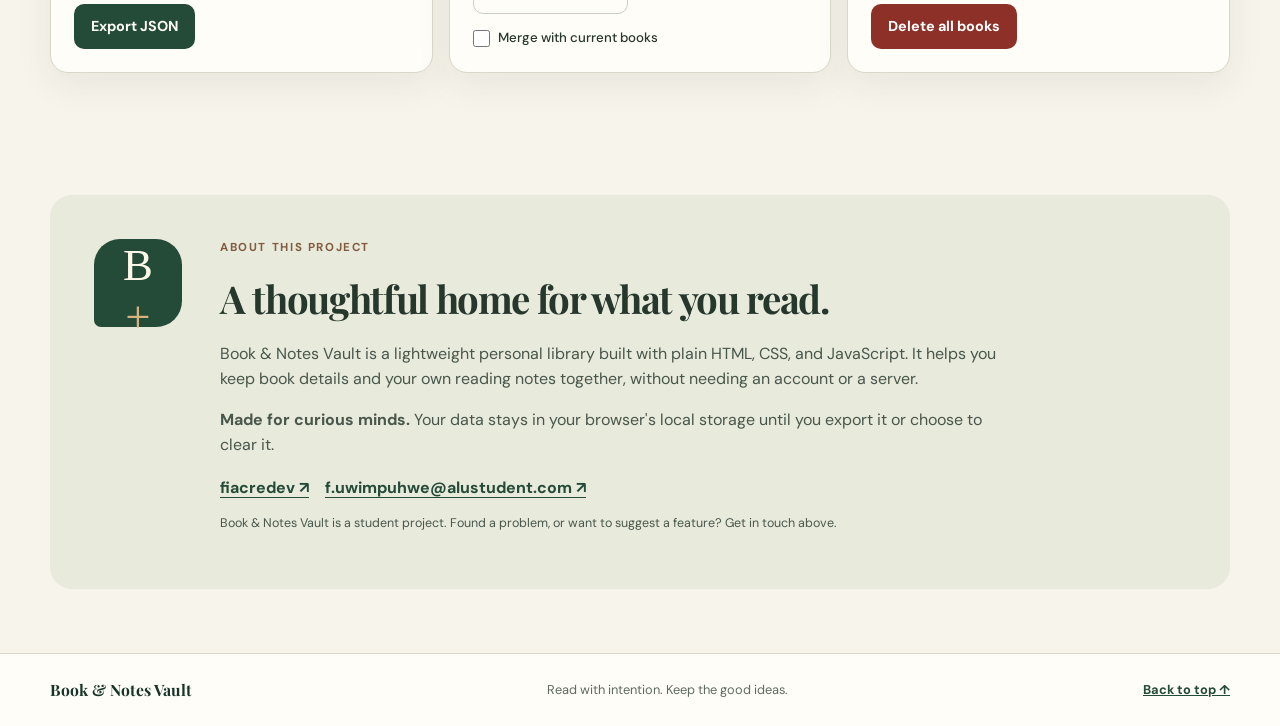
==== commit 3edbbdce: "M7: Final submission polish Replace the placeholder GitHub and email links in the About section with" ====
--- a/index.html
+++ b/index.html
@@ -1,5 +1,6 @@
 <!doctype html>
 <html lang="en">
+
 <head>
   <meta charset="utf-8">
   <meta name="viewport" content="width=device-width, initial-scale=1">
@@ -8,6 +9,7 @@
   <link rel="stylesheet" href="styles/main.css">
   <script type="module" src="scripts/main.js"></script>
 </head>
+
 <body>
 
   <a class="skip-link" href="#main-content">Skip to main content</a>
@@ -19,7 +21,8 @@
       <span><strong>Book & Notes Vault</strong><small>Your personal reading library</small></span>
     </a>
 
-    <button class="menu-toggle" id="menu-toggle" type="button" aria-expanded="false" aria-controls="primary-nav">Menu</button>
+    <button class="menu-toggle" id="menu-toggle" type="button" aria-expanded="false"
+      aria-controls="primary-nav">Menu</button>
 
     <nav class="primary-nav" id="primary-nav" aria-label="Main navigation">
       <a href="#dashboard" data-section="dashboard">Dashboard</a>
@@ -37,7 +40,8 @@
       <div class="hero-copy">
         <p class="eyebrow">A LITTLE SPACE FOR BIG IDEAS</p>
         <h1 id="hero-title">Every book has a place.<br><em>Every idea has a home.</em></h1>
-        <p>Keep your reading collection, useful notes, and favorite discoveries together in one quiet, organized space.</p>
+        <p>Keep your reading collection, useful notes, and favorite discoveries together in one quiet, organized space.
+        </p>
         <div class="hero-actions">
           <a class="button button-primary" href="#book-form-section">＋ Add a book</a>
           <a class="button button-secondary" href="#library">Browse library</a>
@@ -57,29 +61,56 @@
     <section id="dashboard" class="section-block" aria-labelledby="dashboard-title">
 
       <div class="section-heading">
-        <div><p class="eyebrow">YOUR LIBRARY AT A GLANCE</p><h2 id="dashboard-title">Reading dashboard</h2></div>
+        <div>
+          <p class="eyebrow">YOUR LIBRARY AT A GLANCE</p>
+          <h2 id="dashboard-title">Reading dashboard</h2>
+        </div>
         <p class="muted">Small steps add up to a thoughtful library.</p>
       </div>
 
       <div class="stats-grid">
-        <article class="stat-card"><span class="stat-icon" aria-hidden="true">▤</span><p>Total books</p><strong id="stat-books">0</strong><small>Books in your vault</small></article>
-        <article class="stat-card"><span class="stat-icon" aria-hidden="true">⌑</span><p>Total pages</p><strong id="stat-pages">0</strong><small>Pages across your collection</small></article>
-        <article class="stat-card"><span class="stat-icon" aria-hidden="true">✳</span><p>Favorite tag</p><strong id="stat-tag" class="stat-text">—</strong><small>Most-used category</small></article>
-        <article class="stat-card"><span class="stat-icon" aria-hidden="true">✎</span><p>Books added this week</p><strong id="stat-week">0</strong><small>Last seven calendar days</small></article>
+        <article class="stat-card"><span class="stat-icon" aria-hidden="true">▤</span>
+          <p>Total books</p><strong id="stat-books">0</strong><small>Books in your vault</small>
+        </article>
+        <article class="stat-card"><span class="stat-icon" aria-hidden="true">⌑</span>
+          <p>Total pages</p><strong id="stat-pages">0</strong><small>Pages across your collection</small>
+        </article>
+        <article class="stat-card"><span class="stat-icon" aria-hidden="true">✳</span>
+          <p>Favorite tag</p><strong id="stat-tag" class="stat-text">—</strong><small>Most-used category</small>
+        </article>
+        <article class="stat-card"><span class="stat-icon" aria-hidden="true">✎</span>
+          <p>Books added this week</p><strong id="stat-week">0</strong><small>Last seven calendar days</small>
+        </article>
       </div>
 
       <div class="dashboard-lower">
         <article class="panel trend-panel">
-          <div class="panel-heading"><div><h3>New books over 7 days</h3><p class="muted">Based on the date added</p></div><span class="pill">Last 7 days</span></div>
-          <div id="weekly-chart" class="weekly-chart" role="img" aria-label="Chart of books added in the last seven days"></div>
+          <div class="panel-heading">
+            <div>
+              <h3>New books over 7 days</h3>
+              <p class="muted">Based on the date added</p>
+            </div><span class="pill">Last 7 days</span>
+          </div>
+          <div id="weekly-chart" class="weekly-chart" role="img"
+            aria-label="Chart of books added in the last seven days"></div>
         </article>
         <article class="panel target-panel">
-          <div class="panel-heading"><div><h3>Page target</h3><p class="muted">Set a goal for your collection</p></div><span aria-hidden="true">◎</span></div>
-          <div class="target-number"><strong id="target-current">0</strong><span id="target-total">/ 1,000 pages</span></div>
-          <div class="progress-track" role="progressbar" id="target-progress" aria-label="Progress toward page target" aria-valuemin="0" aria-valuemax="1000" aria-valuenow="0"><span id="target-progress-fill"></span></div>
-          <p id="target-message" class="status-message" role="status" aria-live="polite">You're within your page target.</p>
+          <div class="panel-heading">
+            <div>
+              <h3>Page target</h3>
+              <p class="muted">Set a goal for your collection</p>
+            </div><span aria-hidden="true">◎</span>
+          </div>
+          <div class="target-number"><strong id="target-current">0</strong><span id="target-total">/ 1,000 pages</span>
+          </div>
+          <div class="progress-track" role="progressbar" id="target-progress" aria-label="Progress toward page target"
+            aria-valuemin="0" aria-valuemax="1000" aria-valuenow="0"><span id="target-progress-fill"></span></div>
+          <p id="target-message" class="status-message" role="status" aria-live="polite">You're within your page target.
+          </p>
           <label for="target-input">Page target</label>
-          <div class="inline-control"><input id="target-input" type="number" min="1" max="10000000" step="1" value="1000"><button id="save-target" class="button button-small button-secondary" type="button">Save target</button></div>
+          <div class="inline-control"><input id="target-input" type="number" min="1" max="10000000" step="1"
+              value="1000"><button id="save-target" class="button button-small button-secondary" type="button">Save
+              target</button></div>
         </article>
       </div>
 
@@ -88,7 +119,11 @@
     <section id="library" class="section-block" aria-labelledby="library-title">
 
       <div class="section-heading library-heading">
-        <div><p class="eyebrow">THE COLLECTION</p><h2 id="library-title">Your bookshelf</h2><p class="muted">Search, sort, and revisit what you've saved.</p></div>
+        <div>
+          <p class="eyebrow">THE COLLECTION</p>
+          <h2 id="library-title">Your bookshelf</h2>
+          <p class="muted">Search, sort, and revisit what you've saved.</p>
+        </div>
         <button class="button button-primary" id="add-book-top" type="button">＋ Add a book</button>
       </div>
 
@@ -123,14 +158,24 @@
       <div id="library-table-wrap" class="table-wrap">
         <table>
           <caption class="sr-only">Books in your vault. Use each row's Edit or Delete action to manage a book.</caption>
-          <thead><tr><th scope="col">Book</th><th scope="col">Author</th><th scope="col">Pages</th><th scope="col">Tag</th><th scope="col">Date added</th><th scope="col"><span class="sr-only">Actions</span></th></tr></thead>
+          <thead>
+            <tr>
+              <th scope="col">Book</th>
+              <th scope="col">Author</th>
+              <th scope="col">Pages</th>
+              <th scope="col">Tag</th>
+              <th scope="col">Date added</th>
+              <th scope="col"><span class="sr-only">Actions</span></th>
+            </tr>
+          </thead>
           <tbody id="books-table-body"></tbody>
         </table>
       </div>
 
       <div id="books-cards" class="books-cards" aria-label="Books in your vault"></div>
       <div id="empty-state" class="empty-state">
-        <span aria-hidden="true">▧</span><h3>Your bookshelf is waiting</h3>
+        <span aria-hidden="true">▧</span>
+        <h3>Your bookshelf is waiting</h3>
         <p>Add your first book to start building your personal vault.</p>
         <button class="button button-primary" id="empty-add-book" type="button">Add your first book</button>
       </div>
@@ -139,89 +184,126 @@
     </section>
 
     <section id="book-form-section" class="section-block form-section" aria-labelledby="form-title">
-      <div class="section-heading"><div><p class="eyebrow">SAVE SOMETHING GOOD</p><h2 id="form-title">Add a book</h2><p class="muted">Keep the details handy, and write down the ideas worth remembering.</p></div></div>
+      <div class="section-heading">
+        <div>
+          <p class="eyebrow">SAVE SOMETHING GOOD</p>
+          <h2 id="form-title">Add a book</h2>
+          <p class="muted">Keep the details handy, and write down the ideas worth remembering.</p>
+        </div>
+      </div>
 
       <form id="book-form" class="panel book-form" novalidate>
-        
+
         <input type="hidden" id="editing-id">
         <div class="form-grid">
 
           <div class="field field-wide">
 
             <label for="title">Book title <span class="required">*</span></label>
-            <input id="title" name="title" required maxlength="180" placeholder="e.g. Atomic Habits" aria-describedby="title-help title-error">
-            <small id="title-help" class="hint">No leading/trailing spaces or repeated adjacent words.</small><small id="title-error" class="field-error"></small>
+            <input id="title" name="title" required maxlength="180" placeholder="e.g. Atomic Habits"
+              aria-describedby="title-help title-error">
+            <small id="title-help" class="hint">No leading/trailing spaces or repeated adjacent words.</small><small
+              id="title-error" class="field-error"></small>
 
           </div>
 
           <div class="field">
 
             <label for="author">Author <span class="required">*</span></label>
-            <input id="author" name="author" required maxlength="120" placeholder="e.g. James Clear" aria-describedby="author-help author-error">
-            <small id="author-help" class="hint">Enter one or more author names.</small><small id="author-error" class="field-error"></small>
+            <input id="author" name="author" required maxlength="120" placeholder="e.g. James Clear"
+              aria-describedby="author-help author-error">
+            <small id="author-help" class="hint">Enter one or more author names.</small><small id="author-error"
+              class="field-error"></small>
 
           </div>
 
           <div class="field">
 
             <label for="pages">Pages <span class="required">*</span></label>
-            <input id="pages" name="pages" inputmode="numeric" required placeholder="e.g. 320" aria-describedby="pages-help pages-error">
-            <small id="pages-help" class="hint">Use a whole number from 1 to 100,000.</small><small id="pages-error" class="field-error"></small>
+            <input id="pages" name="pages" inputmode="numeric" required placeholder="e.g. 320"
+              aria-describedby="pages-help pages-error">
+            <small id="pages-help" class="hint">Use a whole number from 1 to 100,000.</small><small id="pages-error"
+              class="field-error"></small>
 
           </div>
 
           <div class="field">
 
             <label for="tag">Tag / category <span class="required">*</span></label>
-            <input id="tag" name="tag" required maxlength="50" placeholder="e.g. Self-Development" aria-describedby="tag-help tag-error">
-            <small id="tag-help" class="hint">Letters separated by spaces or hyphens.</small><small id="tag-error" class="field-error"></small>
+            <input id="tag" name="tag" required maxlength="50" placeholder="e.g. Self-Development"
+              aria-describedby="tag-help tag-error">
+            <small id="tag-help" class="hint">Letters separated by spaces or hyphens.</small><small id="tag-error"
+              class="field-error"></small>
 
           </div>
 
           <div class="field">
             <label for="date-added">Date added <span class="required">*</span></label>
             <input id="date-added" name="dateAdded" type="date" required aria-describedby="date-help date-error">
-            <small id="date-help" class="hint">Use a real calendar date.</small><small id="date-error" class="field-error"></small>
+            <small id="date-help" class="hint">Use a real calendar date.</small><small id="date-error"
+              class="field-error"></small>
           </div>
 
           <div class="field field-wide">
             <label for="isbn">ISBN (optional)</label>
-            <input id="isbn" name="isbn" maxlength="80" placeholder="Paste an ISBN or text containing an ISBN" aria-describedby="isbn-help isbn-error">
-            <small id="isbn-help" class="hint">We'll try to extract and checksum-validate ISBN-10 or ISBN-13.</small><small id="isbn-error" class="field-error"></small>
+            <input id="isbn" name="isbn" maxlength="80" placeholder="Paste an ISBN or text containing an ISBN"
+              aria-describedby="isbn-help isbn-error">
+            <small id="isbn-help" class="hint">We'll try to extract and checksum-validate ISBN-10 or
+              ISBN-13.</small><small id="isbn-error" class="field-error"></small>
           </div>
 
           <div class="field field-wide">
             <label for="notes">Notes and memorable ideas</label>
-            <textarea id="notes" name="notes" rows="5" maxlength="10000" placeholder="Key ideas, favorite quotes (in your own words), questions, or takeaways…" aria-describedby="notes-help notes-error"></textarea>
-            <small id="notes-help" class="hint">Up to 10,000 characters. Your notes stay in this browser unless you export them.</small><small id="notes-error" class="field-error"></small>
+            <textarea id="notes" name="notes" rows="5" maxlength="10000"
+              placeholder="Key ideas, favorite quotes (in your own words), questions, or takeaways…"
+              aria-describedby="notes-help notes-error"></textarea>
+            <small id="notes-help" class="hint">Up to 10,000 characters. Your notes stay in this browser unless you
+              export them.</small><small id="notes-error" class="field-error"></small>
           </div>
 
         </div>
 
         <div id="form-notice" class="form-notice" role="status" aria-live="polite"></div>
-        <div class="form-actions"><button class="button button-primary" id="save-book" type="submit">Save book</button><button class="button button-secondary" id="reset-form" type="button">Clear form</button><button class="text-button hidden" id="cancel-edit" type="button">Cancel edit</button></div>
+        <div class="form-actions"><button class="button button-primary" id="save-book" type="submit">Save
+            book</button><button class="button button-secondary" id="reset-form" type="button">Clear
+            form</button><button class="text-button hidden" id="cancel-edit" type="button">Cancel edit</button></div>
 
       </form>
     </section>
 
     <section id="settings" class="section-block" aria-labelledby="settings-title">
-      <div class="section-heading"><div><p class="eyebrow">YOUR DATA, YOUR CHOICE</p><h2 id="settings-title">Settings & backup</h2><p class="muted">Your library is stored locally in this browser. Export a backup before clearing browser data.</p></div></div>
+      <div class="section-heading">
+        <div>
+          <p class="eyebrow">YOUR DATA, YOUR CHOICE</p>
+          <h2 id="settings-title">Settings & backup</h2>
+          <p class="muted">Your library is stored locally in this browser. Export a backup before clearing browser data.
+          </p>
+        </div>
+      </div>
 
       <div class="settings-grid">
 
         <article class="panel setting-card">
-          <span class="setting-icon" aria-hidden="true">⇧</span><h3>Export your vault</h3><p>Download all books and notes as a JSON file for backup or transfer.</p>
+          <span class="setting-icon" aria-hidden="true">⇧</span>
+          <h3>Export your vault</h3>
+          <p>Download all books and notes as a JSON file for backup or transfer.</p>
           <button class="button button-primary" id="export-json" type="button">Export JSON</button>
         </article>
 
         <article class="panel setting-card">
-          <span class="setting-icon" aria-hidden="true">⇩</span><h3>Import a backup</h3><p>Choose a JSON file. The entire file is validated before anything is changed.</p>
-          <label class="button button-secondary file-button" for="import-file">Choose JSON file</label><input id="import-file" type="file" accept=".json,application/json" class="sr-only">
-          <label class="check-label merge-option"><input id="merge-import" type="checkbox"> Merge with current books</label>
+          <span class="setting-icon" aria-hidden="true">⇩</span>
+          <h3>Import a backup</h3>
+          <p>Choose a JSON file. The entire file is validated before anything is changed.</p>
+          <label class="button button-secondary file-button" for="import-file">Choose JSON file</label><input
+            id="import-file" type="file" accept=".json,application/json" class="sr-only">
+          <label class="check-label merge-option"><input id="merge-import" type="checkbox"> Merge with current
+            books</label>
         </article>
 
         <article class="panel setting-card danger-card">
-          <span class="setting-icon" aria-hidden="true">⌫</span><h3>Clear your vault</h3><p>Remove all saved books from this browser. This cannot be undone unless you have a backup.</p>
+          <span class="setting-icon" aria-hidden="true">⌫</span>
+          <h3>Clear your vault</h3>
+          <p>Remove all saved books from this browser. This cannot be undone unless you have a backup.</p>
           <button class="button button-danger" id="clear-vault" type="button">Delete all books</button>
         </article>
 
@@ -236,11 +318,17 @@
       <div class="about-card">
 
         <div class="about-emblem" aria-hidden="true">B<span>+</span></div>
-        <div><p class="eyebrow">ABOUT THIS PROJECT</p><h2 id="about-title">A thoughtful home for what you read.</h2>
-          <p>Book & Notes Vault is a lightweight personal library built with plain HTML, CSS, and JavaScript. It helps you keep book details and your own reading notes together, without needing an account or a server.</p>
-          <p><strong>Made for curious minds.</strong> Your data stays in your browser's local storage until you export it or choose to clear it.</p>
-          <div class="contact-links"><a href="https://github.com/your-username" target="_blank" rel="noopener noreferrer">GitHub profile ↗</a><a href="mailto:your.email@example.com">Email the creator ↗</a></div>
-          <p class="hint">Replace the placeholder GitHub URL and email address in <code>index.html</code> with your own details.</p>
+        <div>
+          <p class="eyebrow">ABOUT THIS PROJECT</p>
+          <h2 id="about-title">A thoughtful home for what you read.</h2>
+          <p>Book & Notes Vault is a lightweight personal library built with plain HTML, CSS, and JavaScript. It helps
+            you keep book details and your own reading notes together, without needing an account or a server.</p>
+          <p><strong>Made for curious minds.</strong> Your data stays in your browser's local storage until you export
+            it or choose to clear it.</p>
+          <div class="contact-links"><a href="https://github.com/fiacredev" target="_blank"
+              rel="noopener noreferrer">fiacredev ↗</a><a
+              href="mailto:f.uwimpuhwe@alustudent.com">f.uwimpuhwe@alustudent.com ↗</a></div>
+          <p class="hint">Book &amp; Notes Vault is a student project. Found a problem, or want to suggest a feature? Get in touch above.</p>
         </div>
 
       </div>
@@ -248,17 +336,22 @@
 
   </main>
 
-  <footer class="site-footer"><span>Book & Notes Vault</span><span>Read with intention. Keep the good ideas.</span><a href="#main-content">Back to top ↑</a></footer>
+  <footer class="site-footer"><span>Book & Notes Vault</span><span>Read with intention. Keep the good ideas.</span><a
+      href="#main-content">Back to top ↑</a></footer>
 
   <div id="global-status" class="sr-only" role="status" aria-live="polite" aria-atomic="true"></div>
 
   <dialog id="delete-dialog" aria-labelledby="delete-dialog-title" aria-describedby="delete-dialog-description">
 
-    <form method="dialog" class="dialog-content"><h2 id="delete-dialog-title">Delete this book?</h2><p id="delete-dialog-description">This will permanently remove the book and its notes from this browser.</p><div class="form-actions"><button value="cancel" class="button button-secondary">Keep book</button><button value="confirm" class="button button-danger" id="confirm-delete">Delete book</button></div></form>
+    <form method="dialog" class="dialog-content">
+      <h2 id="delete-dialog-title">Delete this book?</h2>
+      <p id="delete-dialog-description">This will permanently remove the book and its notes from this browser.</p>
+      <div class="form-actions"><button value="cancel" class="button button-secondary">Keep book</button><button
+          value="confirm" class="button button-danger" id="confirm-delete">Delete book</button></div>
+    </form>
 
   </dialog>
 
 </body>
 
-</html>
-
+</html>
